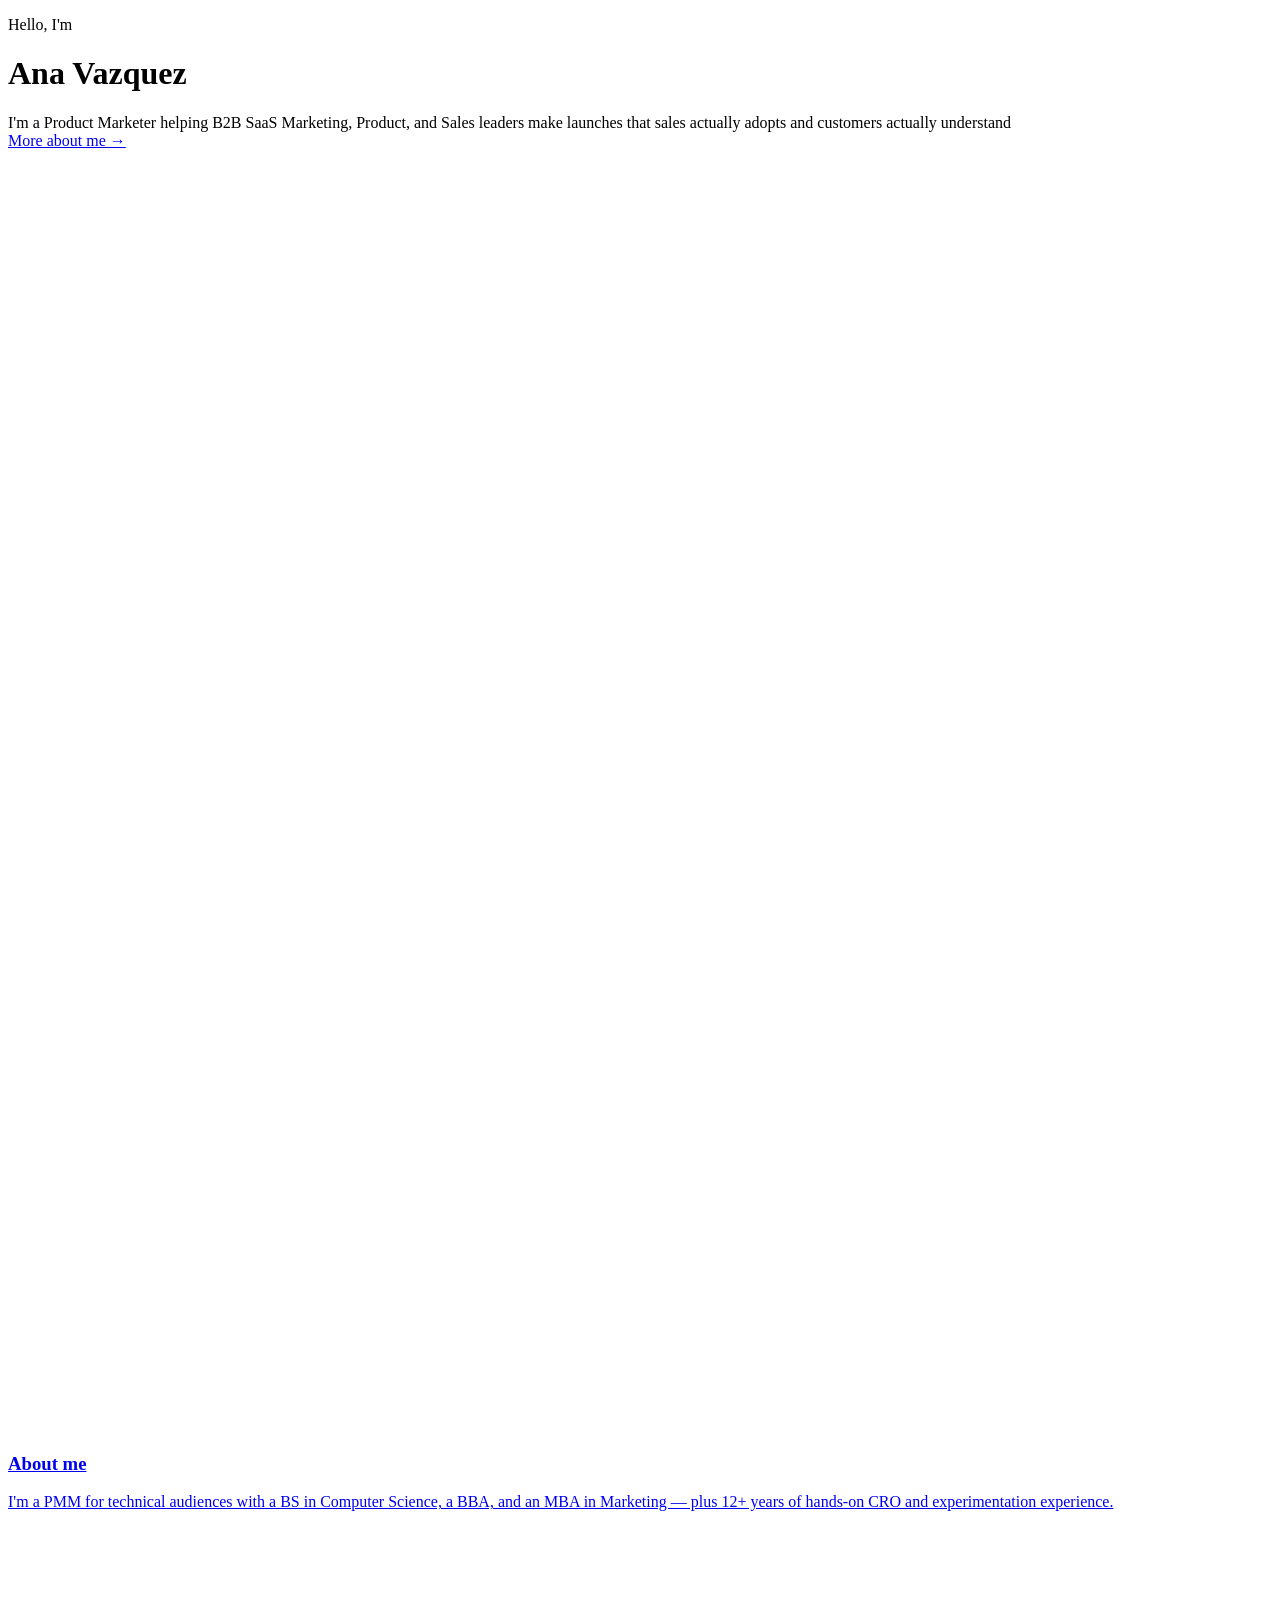
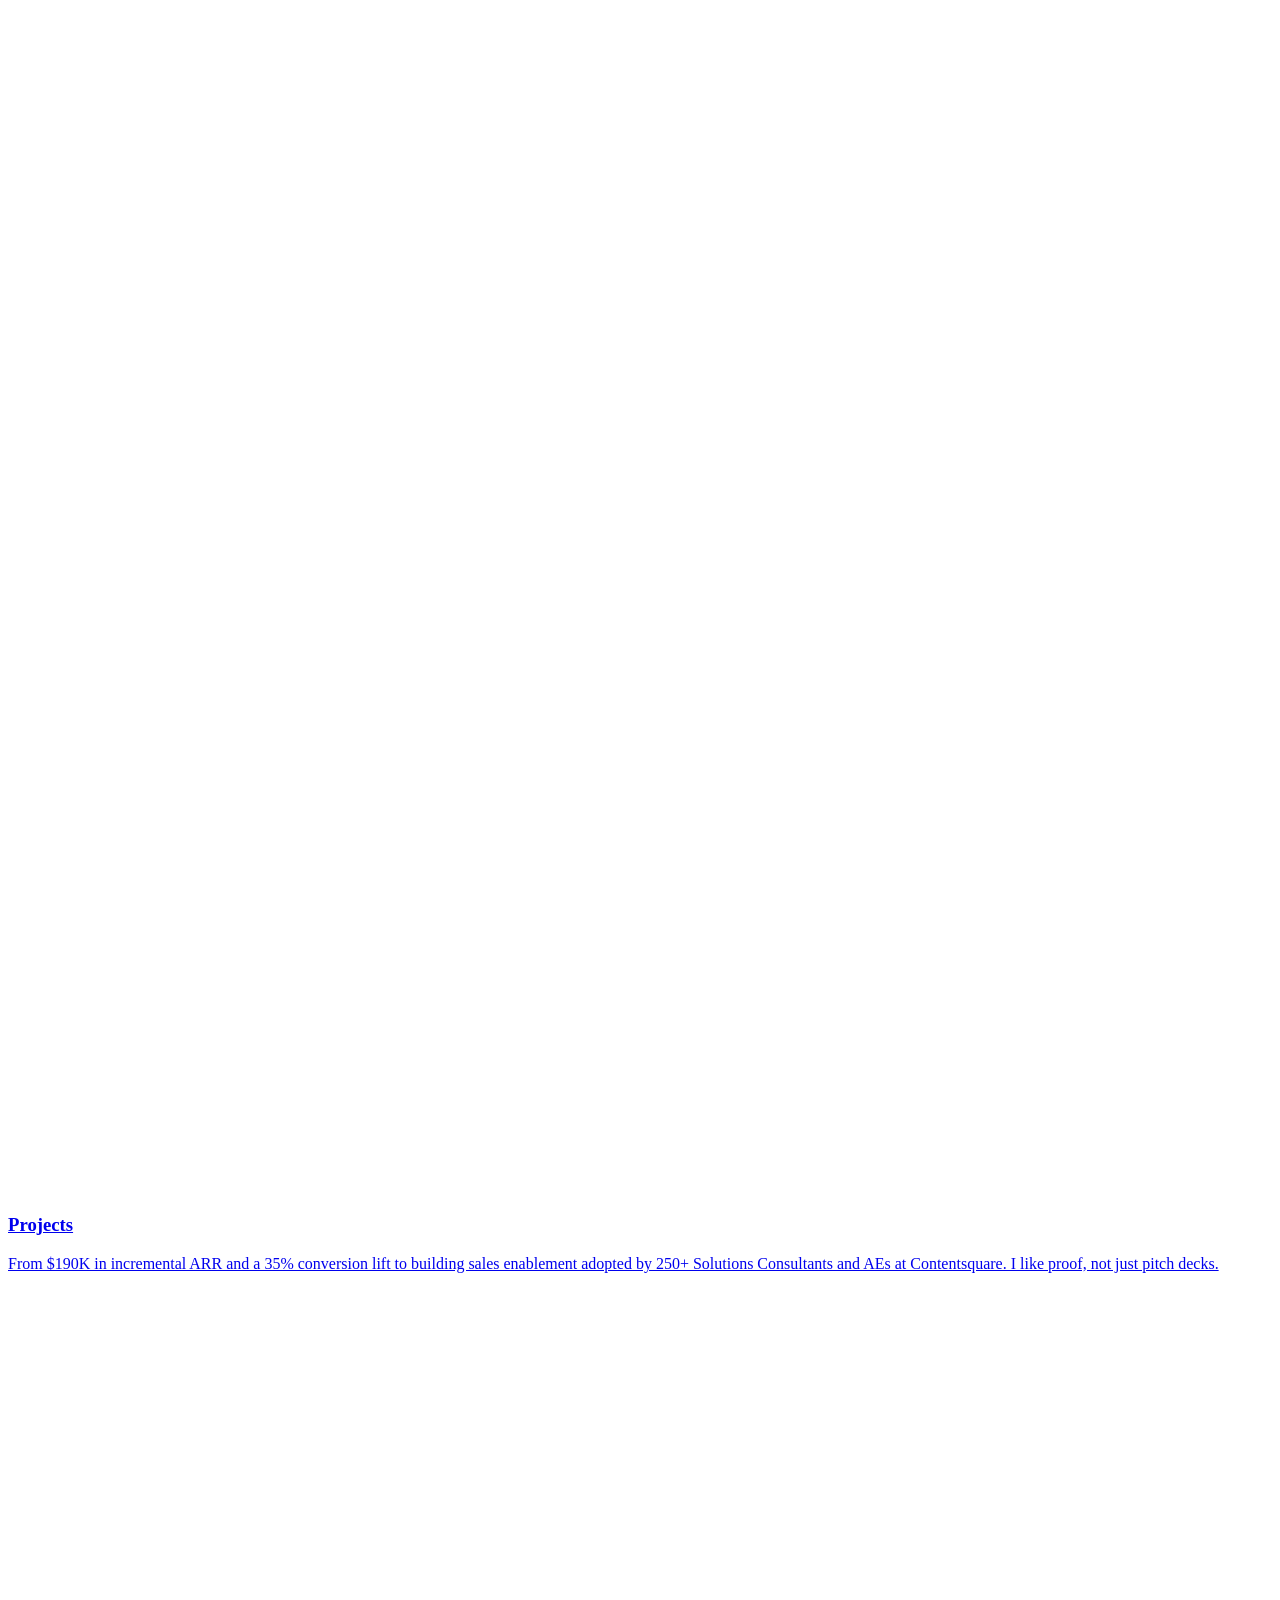
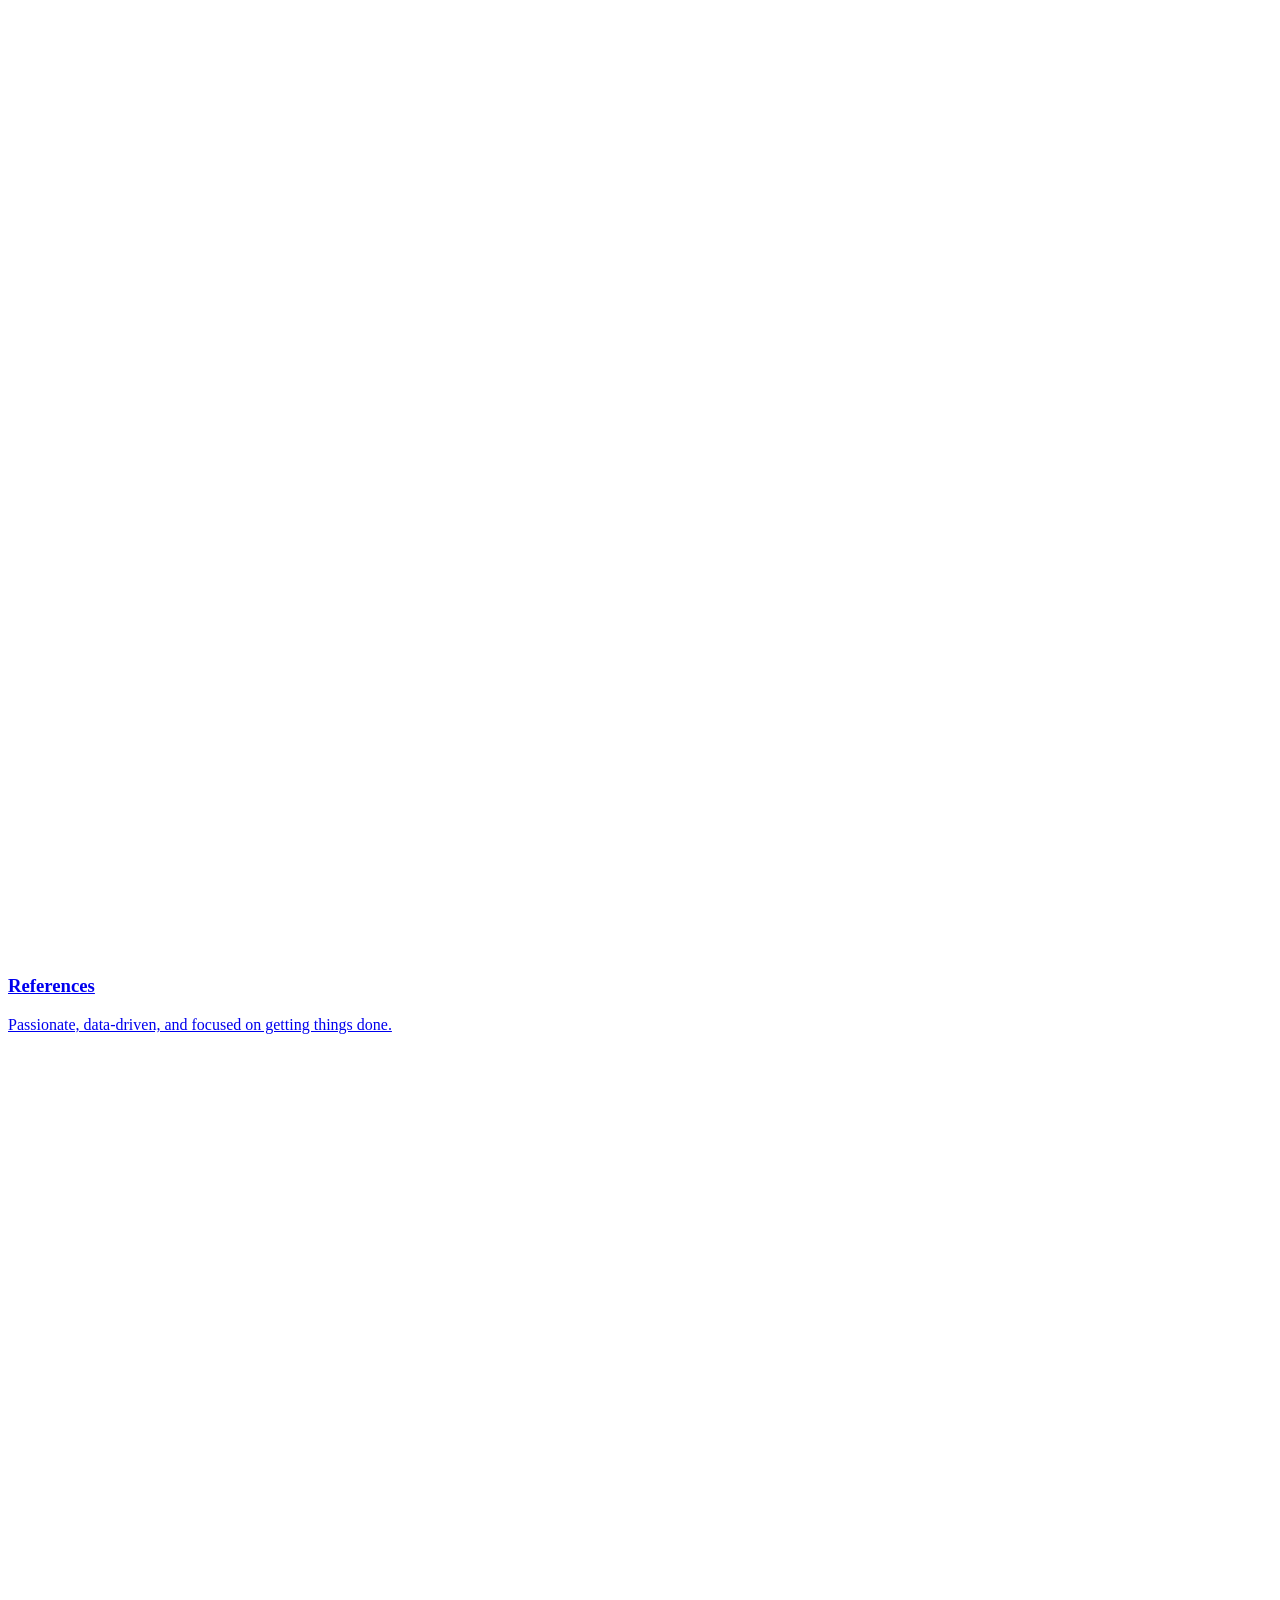
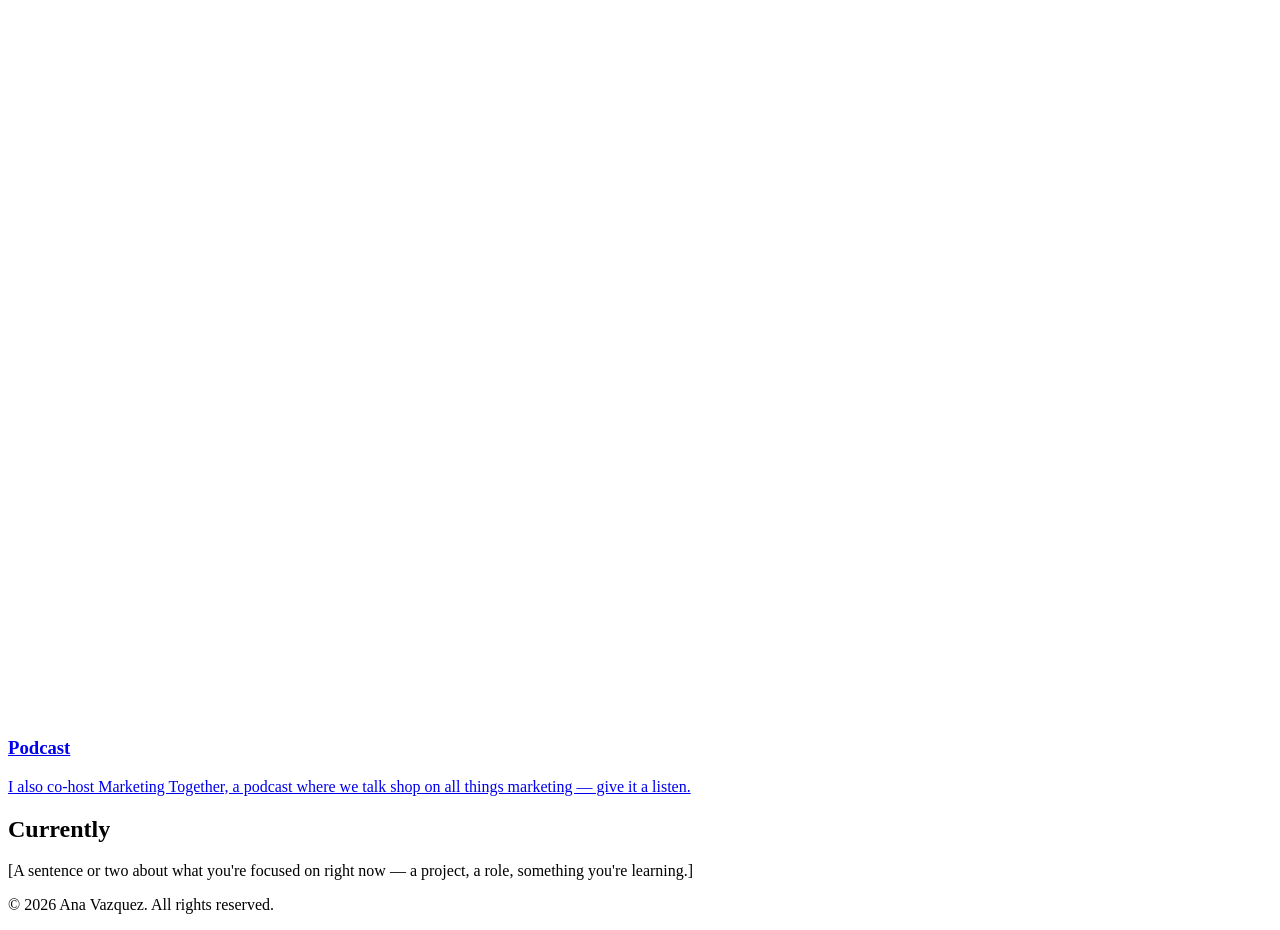
==== index.html @ 85bd760e "Add files via upload" ====
<!DOCTYPE html>
<html lang="en">
<head>
<meta charset="UTF-8">
<meta name="viewport" content="width=device-width, initial-scale=1.0">
<title>Ana Vazquez</title>
<meta name="description" content="Ana Vazquez is a Product Marketer helping B2B SaaS Marketing & Sales Leaders Turn Product Launches Into Revenue">
<link rel="preconnect" href="https://fonts.googleapis.com">
<link rel="preconnect" href="https://fonts.gstatic.com" crossorigin>
<link href="https://fonts.googleapis.com/css2?family=Montserrat:wght@400;500;600;700;800&display=swap" rel="stylesheet">
<link rel="stylesheet" href="css/style.css">
</head>
<body>
<div class="page-wrap">

  <aside class="sidebar" id="sidebar"></aside>

  <main class="content">
    <p class="eyebrow">Hello, I'm</p>
    <h1>Ana Vazquez</h1>
    <p class="lead">I'm a Product Marketer helping B2B SaaS Marketing, Product, and Sales leaders make launches that sales actually adopts and customers actually understand <br> <a class="link-arrow" href="about.html">More about me →</a></p>

    <div class="section card-grid">
      <a class="card" href="about.html">
        <div class="card-icon"><svg viewBox="0 0 24 24" fill="none" stroke-width="1.8" stroke-linecap="round" stroke-linejoin="round"><circle cx="12" cy="8" r="3.2"/><path d="M5 20c0-3.5 3-6 7-6s7 2.5 7 6"/></svg></div>
        <h3>About me</h3>
        <p>I'm a PMM for technical audiences with a BS in Computer Science, a BBA, and an MBA in Marketing — plus 12+ years of hands-on CRO and experimentation experience.
        </p>
      </a>
      <a class="card" href="projects.html">
        <div class="card-icon"><svg viewBox="0 0 24 24" fill="none" stroke-width="1.8" stroke-linecap="round" stroke-linejoin="round"><path d="M8 6 3 12l5 6"/><path d="M16 6l5 6-5 6"/></svg></div>
        <h3>Projects</h3>
        <p>From $190K in incremental ARR and a 35% conversion lift to building sales enablement adopted by 250+ Solutions Consultants and AEs at Contentsquare. I like proof, not just pitch decks.</p>
      </a>
      <a class="card" href="references.html">
        <div class="card-icon"><svg viewBox="0 0 24 24" fill="none" stroke-width="1.8" stroke-linecap="round" stroke-linejoin="round"><path d="M12 20s-7-4.3-9.3-8.4C.9 8 2 4.6 5.2 4.1c2-.3 3.7.7 4.7 2.3 1-1.6 2.7-2.6 4.7-2.3 3.2.5 4.3 3.9 2.5 7.5C19 15.7 12 20 12 20z"/></svg></div>
        <h3>References</h3>
        <p>Passionate, data-driven, and focused on getting things done.</p>
      </a>
      <a class="card" href="podcasts.html">
        <div class="card-icon"><svg viewBox="0 0 24 24" fill="none" stroke-width="1.8" stroke-linecap="round" stroke-linejoin="round"><rect x="9" y="3" width="6" height="10" rx="3"/><path d="M5 11a7 7 0 0 0 14 0"/><path d="M12 18v3"/></svg></div>
        <h3>Podcast</h3>
        <p>I also co-host Marketing Together, a podcast where we talk shop on all things marketing — give it a listen.</p>
      </a>
    </div>

    <div class="section">
      <h2>Currently</h2>
      <p class="page-intro" style="margin-bottom:0;">[A sentence or two about what you're focused on right now — a project, a role, something you're learning.]</p>
    </div>

    <p class="footnote">© 2026 Ana Vazquez. All rights reserved.</p>
  </main>

</div>
<script src="js/main.js"></script>
</body>
</html>
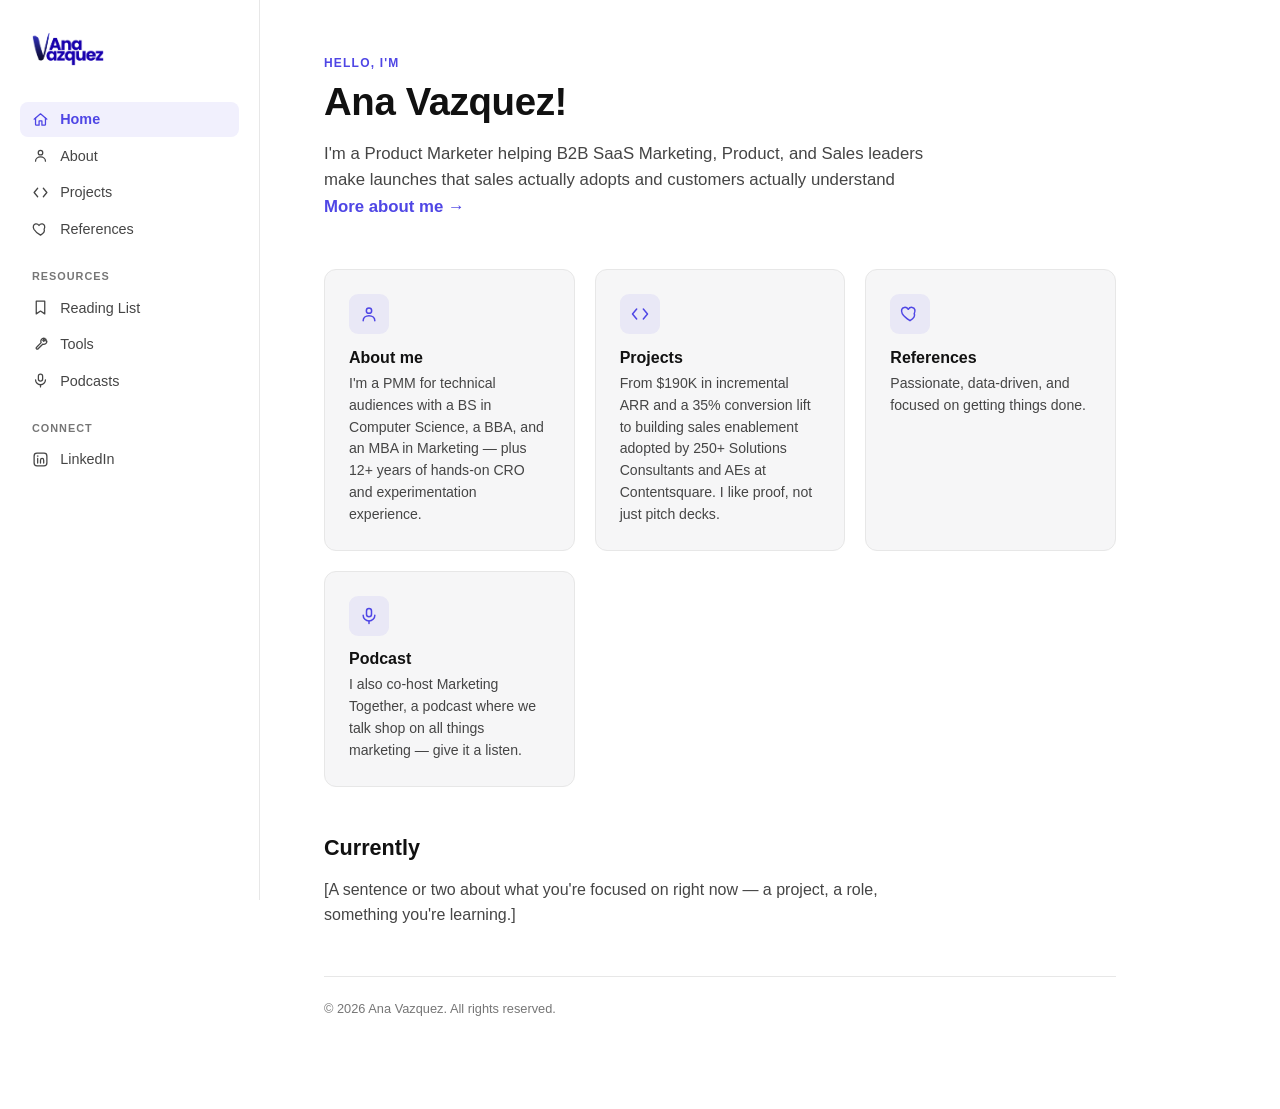
==== commit 9bbb3763: "removed !" ====
--- a/index.html
+++ b/index.html
@@ -17,7 +17,7 @@
 
   <main class="content">
     <p class="eyebrow">Hello, I'm</p>
-    <h1>Ana Vazquez</h1>
+    <h1>Ana Vazquez!</h1>
     <p class="lead">I'm a Product Marketer helping B2B SaaS Marketing, Product, and Sales leaders make launches that sales actually adopts and customers actually understand <br> <a class="link-arrow" href="about.html">More about me →</a></p>
 
     <div class="section card-grid">
--- a/css/style.css
+++ b/css/style.css
@@ -0,0 +1,400 @@
+/* =========================================================
+   Ana Vazquez — base styles
+   Palette: vivid indigo + black/dark grays on white
+   Font: Montserrat (Google Fonts, SIL Open Font License — free to use)
+   ========================================================= */
+
+:root {
+  --indigo: #4F46E5;
+  --indigo-dark: #3730A3;
+  --indigo-tint: rgba(79, 70, 229, 0.08);
+  --black: #111111;
+  --gray-900: #1a1a1a;
+  --gray-700: #454545;
+  --gray-500: #767676;
+  --gray-300: #d9d9d9;
+  --gray-200: #e7e7e7;
+  --gray-100: #f6f6f7;
+  --white: #ffffff;
+  --sidebar-width: 260px;
+  --radius: 12px;
+}
+
+* { box-sizing: border-box; }
+
+html, body {
+  margin: 0;
+  padding: 0;
+  background: var(--white);
+  color: var(--black);
+  font-family: 'Montserrat', -apple-system, BlinkMacSystemFont, 'Segoe UI', sans-serif;
+  -webkit-font-smoothing: antialiased;
+}
+
+a { color: inherit; }
+
+img { max-width: 100%; display: block; }
+
+.page-wrap {
+  display: flex;
+  min-height: 100vh;
+}
+
+/* ---------- Sidebar ---------- */
+
+.sidebar {
+  width: var(--sidebar-width);
+  flex-shrink: 0;
+  border-right: 1px solid var(--gray-200);
+  padding: 2rem 1.25rem;
+  display: flex;
+  flex-direction: column;
+  justify-content: space-between;
+  position: sticky;
+  top: 0;
+  height: 100vh;
+  overflow-y: auto;
+}
+
+.brand {
+  display: flex;
+  align-items: center;
+  gap: 0.65rem;
+  text-decoration: none;
+  margin-bottom: 2.25rem;
+  padding-left: 0.75rem;
+}
+
+.brand-logo {
+  height: 34px;
+  width: auto;
+  display: block;
+}
+
+.nav-section-label {
+  text-transform: uppercase;
+  font-size: 0.68rem;
+  letter-spacing: 0.09em;
+  font-weight: 600;
+  color: var(--gray-500);
+  margin: 1.5rem 0 0.5rem 0.75rem;
+}
+
+.nav-list {
+  list-style: none;
+  margin: 0;
+  padding: 0;
+}
+
+.nav-list a {
+  display: flex;
+  align-items: center;
+  gap: 0.7rem;
+  padding: 0.55rem 0.75rem;
+  border-radius: 8px;
+  text-decoration: none;
+  color: var(--gray-700);
+  font-size: 0.9rem;
+  font-weight: 500;
+  margin-bottom: 2px;
+  transition: background 0.15s ease, color 0.15s ease;
+}
+
+.nav-list a svg {
+  width: 17px;
+  height: 17px;
+  flex-shrink: 0;
+  stroke: currentColor;
+}
+
+.nav-list a:hover {
+  background: var(--gray-100);
+  color: var(--black);
+}
+
+.nav-list a.active {
+  background: var(--indigo-tint);
+  color: var(--indigo);
+  font-weight: 600;
+}
+
+.sidebar-bottom .nav-list {
+  margin-top: 0;
+}
+
+/* mobile nav toggle (hidden on desktop) */
+.nav-toggle { display: none; }
+
+/* ---------- Main content ---------- */
+
+.content {
+  flex: 1;
+  min-width: 0;
+  padding: 3.5rem 4rem 5rem;
+  max-width: 920px;
+}
+
+.eyebrow {
+  text-transform: uppercase;
+  letter-spacing: 0.1em;
+  font-size: 0.75rem;
+  font-weight: 600;
+  color: var(--indigo);
+  margin: 0 0 0.6rem;
+}
+
+h1 {
+  font-size: 2.4rem;
+  font-weight: 800;
+  letter-spacing: -0.01em;
+  margin: 0 0 1rem;
+  line-height: 1.15;
+}
+
+h2 {
+  font-size: 1.35rem;
+  font-weight: 700;
+  margin: 0 0 1rem;
+}
+
+.lead {
+  font-size: 1.05rem;
+  color: var(--gray-700);
+  line-height: 1.6;
+  max-width: 640px;
+}
+
+.page-intro {
+  font-size: 1rem;
+  color: var(--gray-700);
+  line-height: 1.6;
+  max-width: 620px;
+  margin-bottom: 2.5rem;
+}
+
+.section {
+  margin-top: 3rem;
+}
+
+.link-arrow {
+  color: var(--indigo);
+  font-weight: 600;
+  text-decoration: none;
+}
+.link-arrow:hover { text-decoration: underline; }
+
+/* ---------- Cards / grids ---------- */
+
+.card-grid {
+  display: grid;
+  grid-template-columns: repeat(auto-fill, minmax(240px, 1fr));
+  gap: 1.25rem;
+}
+
+.card-grid.cols-2 {
+  grid-template-columns: repeat(auto-fill, minmax(320px, 1fr));
+}
+
+.card {
+  background: var(--gray-100);
+  border: 1px solid var(--gray-200);
+  border-radius: var(--radius);
+  padding: 1.5rem;
+  transition: border-color 0.15s ease, transform 0.15s ease;
+}
+
+a.card { text-decoration: none; display: block; color: inherit; }
+a.card:hover { border-color: var(--indigo); transform: translateY(-2px); }
+
+.card-icon {
+  width: 40px;
+  height: 40px;
+  border-radius: 9px;
+  background: var(--indigo-tint);
+  color: var(--indigo);
+  display: flex;
+  align-items: center;
+  justify-content: center;
+  margin-bottom: 0.9rem;
+}
+.card-icon svg { width: 20px; height: 20px; stroke: currentColor; }
+
+.card h3 {
+  font-size: 1rem;
+  font-weight: 700;
+  margin: 0 0 0.4rem;
+}
+
+.card p {
+  font-size: 0.88rem;
+  color: var(--gray-700);
+  line-height: 1.55;
+  margin: 0;
+}
+
+.tag {
+  display: inline-block;
+  font-size: 0.72rem;
+  font-weight: 600;
+  color: var(--indigo);
+  background: var(--indigo-tint);
+  border-radius: 100px;
+  padding: 0.2rem 0.6rem;
+  margin: 0.75rem 0.35rem 0 0;
+}
+
+.image-placeholder {
+  width: 100%;
+  aspect-ratio: 16 / 9;
+  border-radius: 10px;
+  background: linear-gradient(135deg, var(--indigo-tint), var(--gray-100));
+  border: 1px dashed var(--gray-300);
+  display: flex;
+  align-items: center;
+  justify-content: center;
+  color: var(--gray-500);
+  font-size: 0.78rem;
+  font-weight: 600;
+  letter-spacing: 0.03em;
+  margin-bottom: 1rem;
+  text-transform: uppercase;
+}
+
+.avatar-placeholder {
+  width: 44px;
+  height: 44px;
+  border-radius: 100px;
+  background: var(--indigo);
+  color: var(--white);
+  display: flex;
+  align-items: center;
+  justify-content: center;
+  font-weight: 700;
+  font-size: 0.8rem;
+  flex-shrink: 0;
+}
+
+.about-photo {
+ /* width: 96px;
+  height: 96px;*/
+  width: 156px;
+  height: 156px;
+  margin-top: 1.5rem;
+  border-radius: 16px;
+  object-fit: cover;
+  flex-shrink: 0;
+}
+
+/* quote / reference cards */
+.quote-card {
+  background: var(--gray-100);
+  border: 1px solid var(--gray-200);
+  border-radius: var(--radius);
+  padding: 1.75rem;
+}
+.quote-card p.quote {
+  font-size: 0.95rem;
+  line-height: 1.65;
+  color: var(--gray-900);
+  margin: 0 0 1.25rem;
+}
+.quote-person {
+  display: flex;
+  align-items: center;
+  gap: 0.75rem;
+}
+.quote-person .name {
+  font-weight: 700;
+  font-size: 0.88rem;
+}
+.quote-person .role {
+  font-size: 0.8rem;
+  color: var(--gray-500);
+}
+
+/* list rows (reading list / tools) */
+.row-list { display: flex; flex-direction: column; gap: 0; border-top: 1px solid var(--gray-200); }
+.row-item {
+  display: flex;
+  justify-content: space-between;
+  align-items: baseline;
+  gap: 1rem;
+  padding: 1.1rem 0;
+  border-bottom: 1px solid var(--gray-200);
+  text-decoration: none;
+  color: inherit;
+}
+.row-item:hover .row-title { color: var(--indigo); }
+.row-title { font-weight: 600; font-size: 0.95rem; transition: color 0.15s ease; }
+.row-meta { font-size: 0.8rem; color: var(--gray-500); white-space: nowrap; }
+
+.btn {
+  display: inline-flex;
+  align-items: center;
+  gap: 0.5rem;
+  background: var(--indigo);
+  color: var(--white) !important;
+  text-decoration: none;
+  font-weight: 600;
+  font-size: 0.88rem;
+  padding: 0.65rem 1.1rem;
+  border-radius: 8px;
+  transition: background 0.15s ease;
+}
+.btn:hover { background: var(--indigo-dark); }
+
+.footnote {
+  margin-top: 3rem;
+  padding-top: 1.5rem;
+  border-top: 1px solid var(--gray-200);
+  font-size: 0.8rem;
+  color: var(--gray-500);
+}
+
+/* ---------- Mobile ---------- */
+
+@media (max-width: 820px) {
+  .page-wrap { flex-direction: column; }
+
+  .sidebar {
+    position: relative;
+    width: 100%;
+    height: auto;
+    flex-direction: row;
+    align-items: center;
+    justify-content: space-between;
+    padding: 1rem 1.25rem;
+    border-right: none;
+    border-bottom: 1px solid var(--gray-200);
+  }
+
+  .brand { margin-bottom: 0; padding-left: 0; }
+
+  .nav-toggle {
+    display: flex;
+    align-items: center;
+    justify-content: center;
+    width: 38px;
+    height: 38px;
+    border-radius: 8px;
+    border: 1px solid var(--gray-200);
+    background: var(--white);
+  }
+  .nav-toggle svg { width: 18px; height: 18px; stroke: var(--black); }
+
+  .sidebar-nav {
+    display: none;
+    position: absolute;
+    top: 100%;
+    left: 0;
+    right: 0;
+    background: var(--white);
+    border-bottom: 1px solid var(--gray-200);
+    padding: 0.75rem 1.25rem 1.25rem;
+    box-shadow: 0 8px 20px rgba(0,0,0,0.05);
+  }
+  .sidebar-nav.open { display: block; }
+
+  .content { padding: 2.5rem 1.5rem 4rem; }
+  h1 { font-size: 1.9rem; }
+}
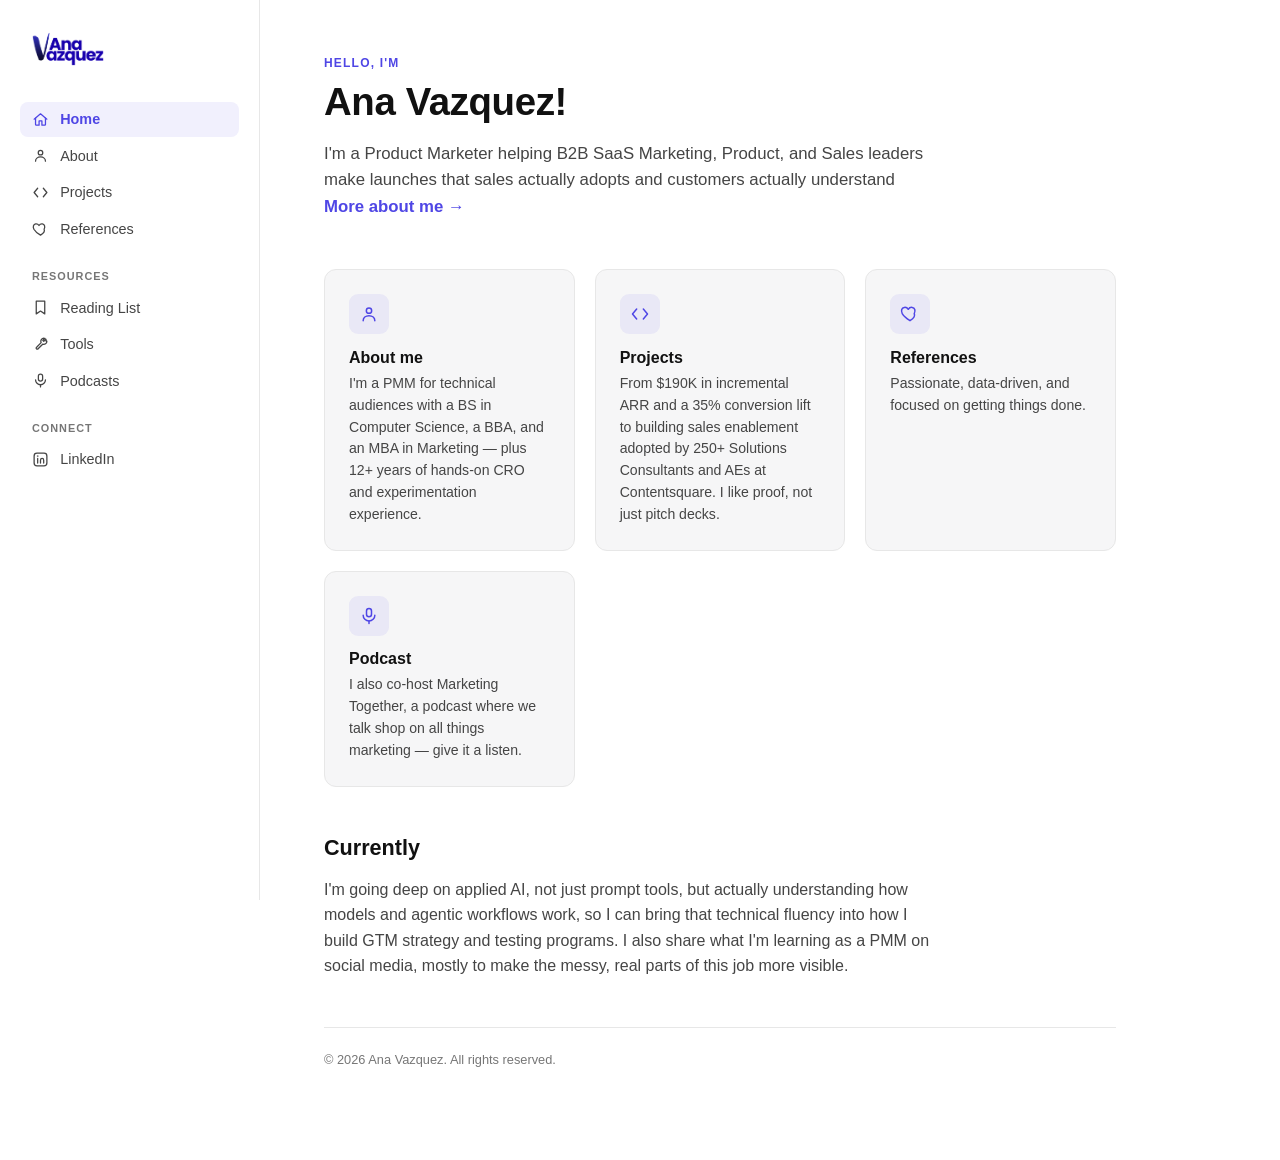
==== commit b7ef3291: "Added description + references" ====
--- a/index.html
+++ b/index.html
@@ -46,7 +46,7 @@
 
     <div class="section">
       <h2>Currently</h2>
-      <p class="page-intro" style="margin-bottom:0;">[A sentence or two about what you're focused on right now — a project, a role, something you're learning.]</p>
+      <p class="page-intro" style="margin-bottom:0;">I'm going deep on applied AI, not just prompt tools, but actually understanding how models and agentic workflows work, so I can bring that technical fluency into how I build GTM strategy and testing programs. I also share what I'm learning as a PMM on social media, mostly to make the messy, real parts of this job more visible.</p>
     </div>
 
     <p class="footnote">© 2026 Ana Vazquez. All rights reserved.</p>
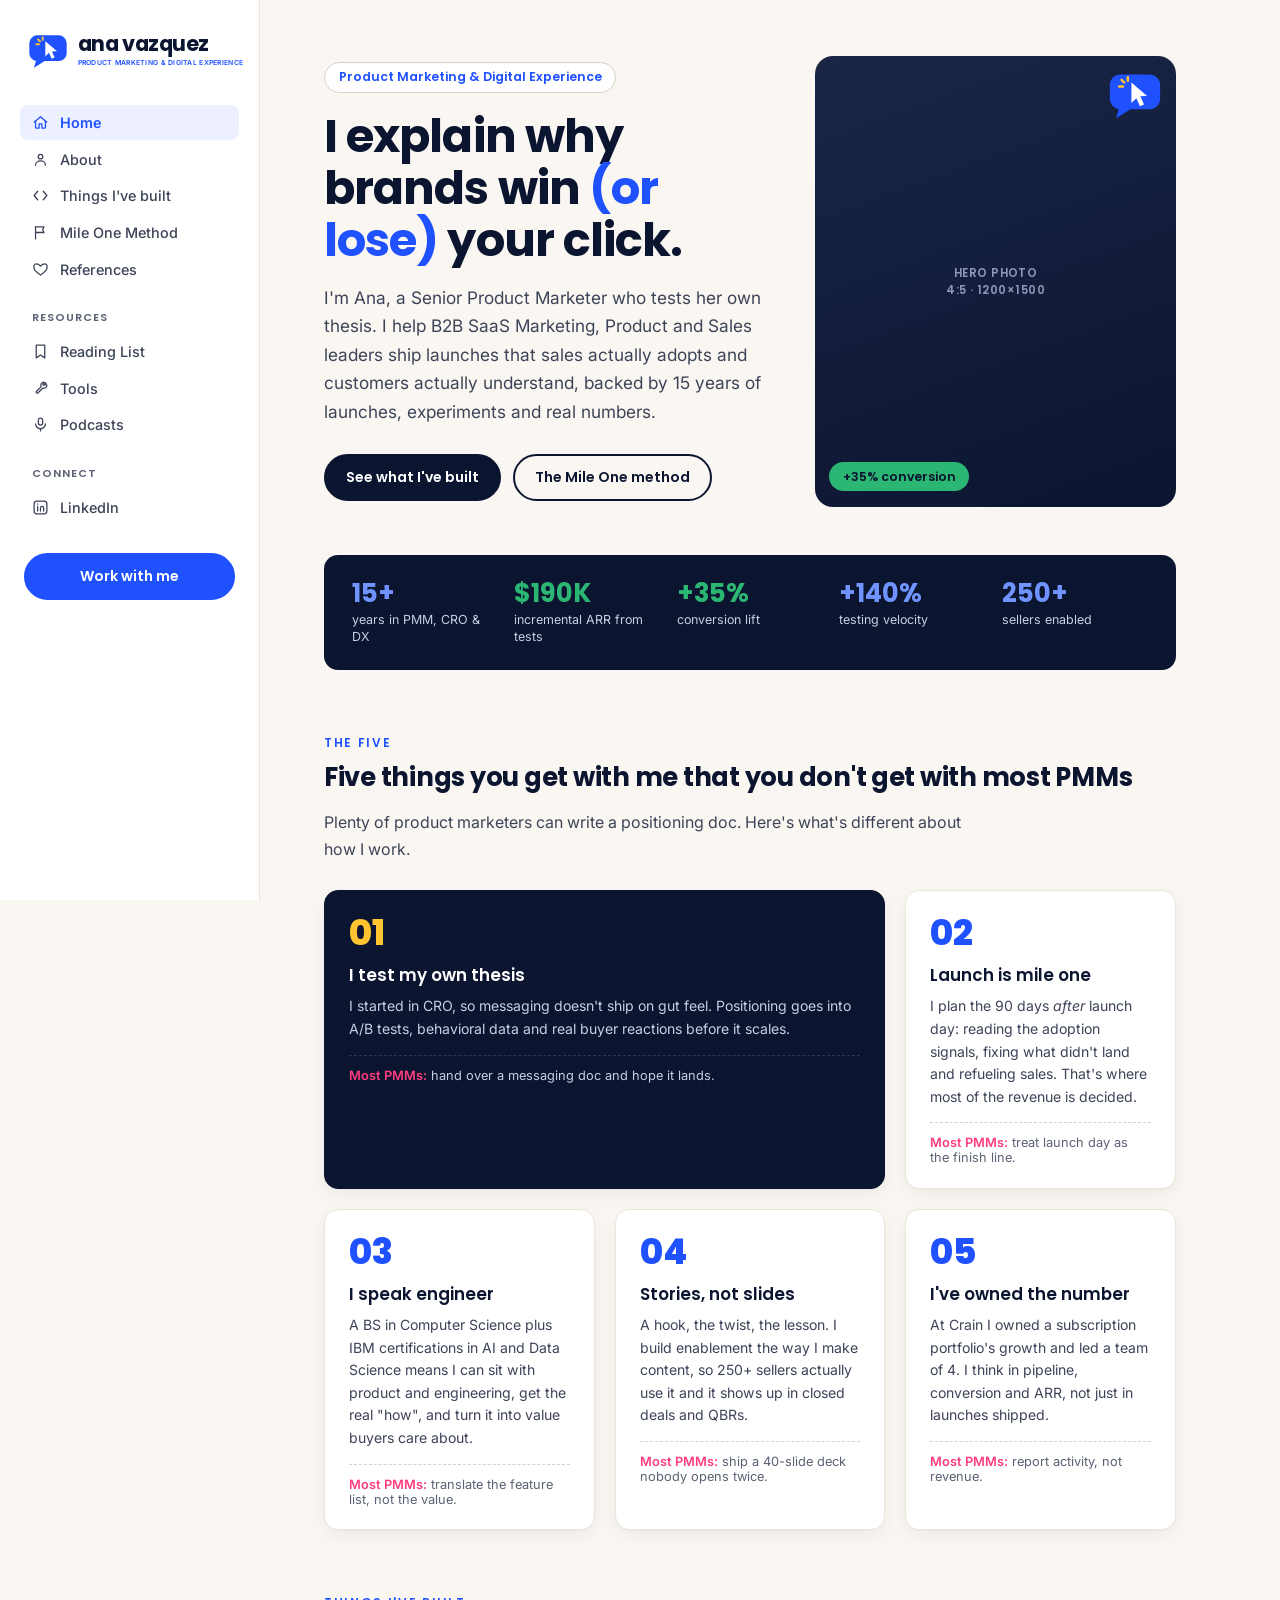
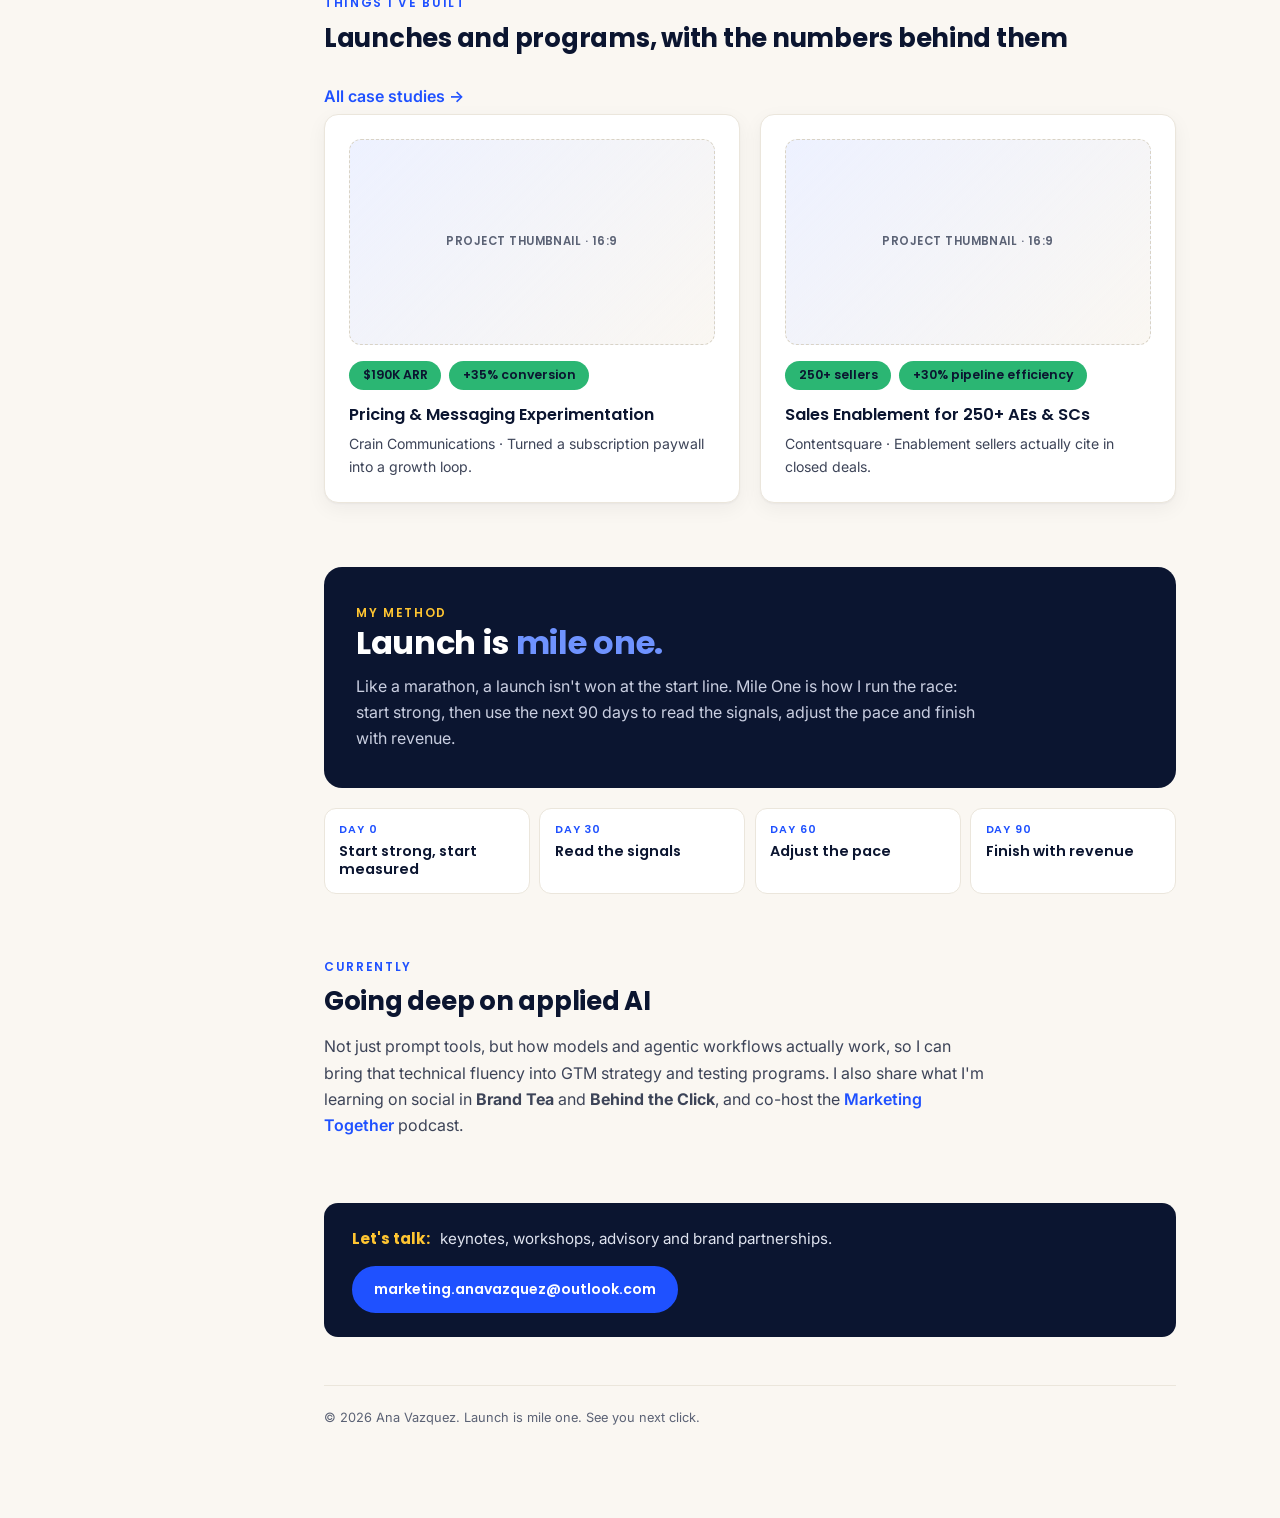
==== commit 28a5d321: "Apply brand identity, add case studies, The Five and Mile One method - Rebrand to Brand Identity Gui" ====
--- a/index.html
+++ b/index.html
@@ -3,11 +3,12 @@
 <head>
 <meta charset="UTF-8">
 <meta name="viewport" content="width=device-width, initial-scale=1.0">
-<title>Ana Vazquez</title>
-<meta name="description" content="Ana Vazquez is a Product Marketer helping B2B SaaS Marketing & Sales Leaders Turn Product Launches Into Revenue">
+<title>Ana Vazquez — Product Marketing &amp; Digital Experience</title>
+<meta name="description" content="Ana Vazquez explains why brands win (or lose) your click. Product Marketing and Digital Experience, backed by 15 years of launches, experiments and conversion data.">
 <link rel="preconnect" href="https://fonts.googleapis.com">
 <link rel="preconnect" href="https://fonts.gstatic.com" crossorigin>
-<link href="https://fonts.googleapis.com/css2?family=Montserrat:wght@400;500;600;700;800&display=swap" rel="stylesheet">
+<link href="https://fonts.googleapis.com/css2?family=Inter:wght@400;500;600;700&family=Poppins:wght@500;600;700;800&display=swap" rel="stylesheet">
+<link rel="icon" href="images/isotype.svg" type="image/svg+xml">
 <link rel="stylesheet" href="css/style.css">
 </head>
 <body>
@@ -16,40 +17,132 @@
   <aside class="sidebar" id="sidebar"></aside>
 
   <main class="content">
-    <p class="eyebrow">Hello, I'm</p>
-    <h1>Ana Vazquez!</h1>
-    <p class="lead">I'm a Product Marketer helping B2B SaaS Marketing, Product, and Sales leaders make launches that sales actually adopts and customers actually understand <br> <a class="link-arrow" href="about.html">More about me →</a></p>
 
-    <div class="section card-grid">
-      <a class="card" href="about.html">
-        <div class="card-icon"><svg viewBox="0 0 24 24" fill="none" stroke-width="1.8" stroke-linecap="round" stroke-linejoin="round"><circle cx="12" cy="8" r="3.2"/><path d="M5 20c0-3.5 3-6 7-6s7 2.5 7 6"/></svg></div>
-        <h3>About me</h3>
-        <p>I'm a PMM for technical audiences with a BS in Computer Science, a BBA, and an MBA in Marketing — plus 12+ years of hands-on CRO and experimentation experience.
-        </p>
-      </a>
-      <a class="card" href="projects.html">
-        <div class="card-icon"><svg viewBox="0 0 24 24" fill="none" stroke-width="1.8" stroke-linecap="round" stroke-linejoin="round"><path d="M8 6 3 12l5 6"/><path d="M16 6l5 6-5 6"/></svg></div>
-        <h3>Projects</h3>
-        <p>From $190K in incremental ARR and a 35% conversion lift to building sales enablement adopted by 250+ Solutions Consultants and AEs at Contentsquare. I like proof, not just pitch decks.</p>
-      </a>
-      <a class="card" href="references.html">
-        <div class="card-icon"><svg viewBox="0 0 24 24" fill="none" stroke-width="1.8" stroke-linecap="round" stroke-linejoin="round"><path d="M12 20s-7-4.3-9.3-8.4C.9 8 2 4.6 5.2 4.1c2-.3 3.7.7 4.7 2.3 1-1.6 2.7-2.6 4.7-2.3 3.2.5 4.3 3.9 2.5 7.5C19 15.7 12 20 12 20z"/></svg></div>
-        <h3>References</h3>
-        <p>Passionate, data-driven, and focused on getting things done.</p>
-      </a>
-      <a class="card" href="podcasts.html">
-        <div class="card-icon"><svg viewBox="0 0 24 24" fill="none" stroke-width="1.8" stroke-linecap="round" stroke-linejoin="round"><rect x="9" y="3" width="6" height="10" rx="3"/><path d="M5 11a7 7 0 0 0 14 0"/><path d="M12 18v3"/></svg></div>
-        <h3>Podcast</h3>
-        <p>I also co-host Marketing Together, a podcast where we talk shop on all things marketing — give it a listen.</p>
-      </a>
+    <!-- ===== HERO: the promise first ===== -->
+    <section class="hero">
+      <div>
+        <span class="pill outline">Product Marketing &amp; Digital Experience</span>
+        <h1 style="margin-top:1.1rem;">I explain why brands win <span class="hl">(or lose)</span> your click.</h1>
+        <p class="lead">I'm Ana, a Senior Product Marketer who tests her own thesis. I help B2B SaaS Marketing, Product and Sales leaders ship launches that sales actually adopts and customers actually understand, backed by 15 years of launches, experiments and real numbers.</p>
+        <div class="btn-row">
+          <a class="btn btn-dark" href="projects.html">See what I've built</a>
+          <a class="btn btn-ghost" href="method.html">The Mile One method</a>
+        </div>
+      </div>
+      <div class="hero-media">
+        <!-- IMAGE PLACEHOLDER: hero photo (natural, warm, product in hand — see brand guide p.23).
+             Recommended 1200×1500 (4:5). Swap the div below for:
+             <img src="images/hero.jpg" alt="Ana Vazquez holding ..."> -->
+        <div class="image-placeholder" style="height:100%; aspect-ratio:auto; border:none; border-radius:0; background:linear-gradient(160deg,#1b2647,#0B1530); color:#8d97b5;">Hero photo<br>4:5 · 1200×1500</div>
+        <img class="iso-badge" src="images/isotype.svg" alt="">
+        <span class="pill mint">+35% conversion</span>
+      </div>
+    </section>
+
+    <!-- ===== PROOF: numbers second ===== -->
+    <div class="proof-strip" aria-label="Proof behind the promise">
+      <div><div class="num">15+</div><div class="lbl">years in PMM, CRO &amp; DX</div></div>
+      <div><div class="num mint">$190K</div><div class="lbl">incremental ARR from tests</div></div>
+      <div><div class="num mint">+35%</div><div class="lbl">conversion lift</div></div>
+      <div><div class="num">+140%</div><div class="lbl">testing velocity</div></div>
+      <div><div class="num">250+</div><div class="lbl">sellers enabled</div></div>
     </div>
 
-    <div class="section">
-      <h2>Currently</h2>
-      <p class="page-intro" style="margin-bottom:0;">I'm going deep on applied AI, not just prompt tools, but actually understanding how models and agentic workflows work, so I can bring that technical fluency into how I build GTM strategy and testing programs. I also share what I'm learning as a PMM on social media, mostly to make the messy, real parts of this job more visible.</p>
+    <!-- ===== THE FIVE: how I'm different ===== -->
+    <section class="section" id="five">
+      <p class="eyebrow">The five</p>
+      <h2>Five things you get with me that you don't get with most PMMs</h2>
+      <p class="page-intro" style="margin-bottom:1.75rem;">Plenty of product marketers can write a positioning doc. Here's what's different about how I work.</p>
+
+      <div class="five">
+        <div class="five-item feature">
+          <div class="five-num">01</div>
+          <h3>I test my own thesis</h3>
+          <p>I started in CRO, so messaging doesn't ship on gut feel. Positioning goes into A/B tests, behavioral data and real buyer reactions before it scales.</p>
+          <div class="vs"><strong>Most PMMs:</strong> hand over a messaging doc and hope it lands.</div>
+        </div>
+        <div class="five-item">
+          <div class="five-num">02</div>
+          <h3>Launch is mile one</h3>
+          <p>I plan the 90 days <em>after</em> launch day: reading the adoption signals, fixing what didn't land and refueling sales. That's where most of the revenue is decided.</p>
+          <div class="vs"><strong>Most PMMs:</strong> treat launch day as the finish line.</div>
+        </div>
+        <div class="five-item">
+          <div class="five-num">03</div>
+          <h3>I speak engineer</h3>
+          <p>A BS in Computer Science plus IBM certifications in AI and Data Science means I can sit with product and engineering, get the real "how", and turn it into value buyers care about.</p>
+          <div class="vs"><strong>Most PMMs:</strong> translate the feature list, not the value.</div>
+        </div>
+        <div class="five-item">
+          <div class="five-num">04</div>
+          <h3>Stories, not slides</h3>
+          <p>A hook, the twist, the lesson. I build enablement the way I make content, so 250+ sellers actually use it and it shows up in closed deals and QBRs.</p>
+          <div class="vs"><strong>Most PMMs:</strong> ship a 40-slide deck nobody opens twice.</div>
+        </div>
+        <div class="five-item">
+          <div class="five-num">05</div>
+          <h3>I've owned the number</h3>
+          <p>At Crain I owned a subscription portfolio's growth and led a team of 4. I think in pipeline, conversion and ARR, not just in launches shipped.</p>
+          <div class="vs"><strong>Most PMMs:</strong> report activity, not revenue.</div>
+        </div>
+      </div>
+    </section>
+
+    <!-- ===== THINGS I'VE BUILT: teaser ===== -->
+    <section class="section">
+      <div class="section-head">
+        <div>
+          <p class="eyebrow">Things I've built</p>
+          <h2>Launches and programs, with the numbers behind them</h2>
+        </div>
+        <a class="link-arrow" href="projects.html">All case studies →</a>
+      </div>
+      <div class="card-grid cols-2" style="margin-top:0.5rem;">
+        <a class="card" href="projects.html#pricing-experimentation">
+          <!-- IMAGE PLACEHOLDER: thumbnail, 16:9. Swap for <img src="images/projects/crain-thumb.jpg" alt="..." style="border-radius:12px; margin-bottom:1rem;"> -->
+          <div class="image-placeholder" style="margin-bottom:1rem;">Project thumbnail · 16:9</div>
+          <div class="pill-row" style="margin-bottom:0.75rem;"><span class="pill mint">$190K ARR</span><span class="pill mint">+35% conversion</span></div>
+          <h3>Pricing &amp; Messaging Experimentation</h3>
+          <p>Crain Communications · Turned a subscription paywall into a growth loop.</p>
+        </a>
+        <a class="card" href="projects.html#sales-enablement">
+          <!-- IMAGE PLACEHOLDER: thumbnail, 16:9 -->
+          <div class="image-placeholder" style="margin-bottom:1rem;">Project thumbnail · 16:9</div>
+          <div class="pill-row" style="margin-bottom:0.75rem;"><span class="pill mint">250+ sellers</span><span class="pill mint">+30% pipeline efficiency</span></div>
+          <h3>Sales Enablement for 250+ AEs &amp; SCs</h3>
+          <p>Contentsquare · Enablement sellers actually cite in closed deals.</p>
+        </a>
+      </div>
+    </section>
+
+    <!-- ===== METHOD: teaser ===== -->
+    <section class="section">
+      <div class="method-hero">
+        <p class="eyebrow">My method</p>
+        <h2>Launch is <span class="hl">mile one.</span></h2>
+        <p>Like a marathon, a launch isn't won at the start line. Mile One is how I run the race: start strong, then use the next 90 days to read the signals, adjust the pace and finish with revenue.</p>
+      </div>
+      <div class="method-mini">
+        <a href="method.html#mile-1"><div class="when">Day 0</div><div class="what">Start strong, start measured</div></a>
+        <a href="method.html#day-30"><div class="when">Day 30</div><div class="what">Read the signals</div></a>
+        <a href="method.html#day-60"><div class="when">Day 60</div><div class="what">Adjust the pace</div></a>
+        <a href="method.html#day-90"><div class="when">Day 90</div><div class="what">Finish with revenue</div></a>
+      </div>
+    </section>
+
+    <!-- ===== Currently ===== -->
+    <section class="section">
+      <p class="eyebrow">Currently</p>
+      <h2>Going deep on applied AI</h2>
+      <p class="page-intro" style="margin-bottom:0;">Not just prompt tools, but how models and agentic workflows actually work, so I can bring that technical fluency into GTM strategy and testing programs. I also share what I'm learning on social in <strong>Brand Tea</strong> and <strong>Behind the Click</strong>, and co-host the <a class="link-arrow" href="podcasts.html">Marketing Together</a> podcast.</p>
+    </section>
+
+    <div class="cta-band">
+      <p><strong>Let's talk:</strong> keynotes, workshops, advisory and brand partnerships.</p>
+      <a class="btn" href="mailto:marketing.anavazquez@outlook.com">marketing.anavazquez@outlook.com</a>
     </div>
 
-    <p class="footnote">© 2026 Ana Vazquez. All rights reserved.</p>
+    <p class="footnote">© 2026 Ana Vazquez. Launch is mile one. See you next click.</p>
   </main>
 
 </div>
--- a/css/style.css
+++ b/css/style.css
@@ -1,23 +1,49 @@
 /* =========================================================
-   Ana Vazquez — base styles
-   Palette: vivid indigo + black/dark grays on white
-   Font: Montserrat (Google Fonts, SIL Open Font License — free to use)
+   Ana Vazquez — base styles (Brand Identity Guide v1.0, Oct 2026)
+   Colors: Electric Blue, Ink Navy, Warm White + 3 accents
+           (60% base · 30% blue · 10% accents, one accent per layout)
+   Fonts:  Poppins (display) + Inter (body) — Google Fonts, SIL OFL, free to use
    ========================================================= */
 
 :root {
-  --indigo: #4F46E5;
-  --indigo-dark: #3730A3;
-  --indigo-tint: rgba(79, 70, 229, 0.08);
-  --black: #111111;
-  --gray-900: #1a1a1a;
-  --gray-700: #454545;
-  --gray-500: #767676;
-  --gray-300: #d9d9d9;
-  --gray-200: #e7e7e7;
-  --gray-100: #f6f6f7;
+  /* brand palette */
+  --blue: #1F51FF;        /* primary · signature */
+  --navy: #0B1530;        /* primary · base dark */
+  --warm: #FAF7F2;        /* primary · base light */
+  --pink: #FF3D7F;        /* accent · the problem */
+  --sun:  #FFC531;        /* accent · highlight */
+  --mint: #2BB673;        /* accent · results */
+
+  --blue-dark: #1640d6;
+  --blue-tint: rgba(31, 81, 255, 0.08);
+  --pink-tint: rgba(255, 61, 127, 0.09);
+  --mint-tint: rgba(43, 182, 115, 0.11);
+  --sun-tint:  rgba(255, 197, 49, 0.18);
+
   --white: #ffffff;
+  --text: var(--navy);
+  --muted: #5b6275;
+  --line: #ebe6dc;
+  --line-strong: #d9d3c6;
+
+  --font-head: 'Poppins', Arial, sans-serif;
+  --font-body: 'Inter', Arial, sans-serif;
+
   --sidebar-width: 260px;
-  --radius: 12px;
+  --radius: 14px;
+  --shadow: 0 1px 2px rgba(11, 21, 48, 0.04), 0 6px 20px rgba(11, 21, 48, 0.05);
+
+  /* legacy aliases so older inline styles keep working */
+  --indigo: var(--blue);
+  --indigo-dark: var(--blue-dark);
+  --indigo-tint: var(--blue-tint);
+  --black: var(--navy);
+  --gray-900: var(--navy);
+  --gray-700: #3d4458;
+  --gray-500: var(--muted);
+  --gray-300: var(--line-strong);
+  --gray-200: var(--line);
+  --gray-100: var(--warm);
 }
 
 * { box-sizing: border-box; }
@@ -25,27 +51,26 @@
 html, body {
   margin: 0;
   padding: 0;
-  background: var(--white);
-  color: var(--black);
-  font-family: 'Montserrat', -apple-system, BlinkMacSystemFont, 'Segoe UI', sans-serif;
+  background: var(--warm);
+  color: var(--text);
+  font-family: var(--font-body);
   -webkit-font-smoothing: antialiased;
 }
 
+h1, h2, h3, h4, .btn, .eyebrow, .tag, .pill, .nav-section-label { font-family: var(--font-head); }
+
 a { color: inherit; }
-
 img { max-width: 100%; display: block; }
 
-.page-wrap {
-  display: flex;
-  min-height: 100vh;
-}
+.page-wrap { display: flex; min-height: 100vh; }
 
 /* ---------- Sidebar ---------- */
 
 .sidebar {
   width: var(--sidebar-width);
   flex-shrink: 0;
-  border-right: 1px solid var(--gray-200);
+  background: var(--white);
+  border-right: 1px solid var(--line);
   padding: 2rem 1.25rem;
   display: flex;
   flex-direction: column;
@@ -59,16 +84,29 @@
 .brand {
   display: flex;
   align-items: center;
-  gap: 0.65rem;
+  gap: 0.6rem;
   text-decoration: none;
   margin-bottom: 2.25rem;
-  padding-left: 0.75rem;
-}
-
-.brand-logo {
-  height: 34px;
-  width: auto;
-  display: block;
+  padding-left: 0.5rem;
+  color: var(--navy);
+}
+.brand-iso { width: 40px; height: auto; flex-shrink: 0; }
+.brand-text { display: flex; flex-direction: column; line-height: 1; }
+.brand-name {
+  font-family: var(--font-head);
+  font-weight: 700;
+  font-size: 1.3rem;
+  letter-spacing: -0.02em;
+}
+.brand-desc {
+  font-family: var(--font-body);
+  font-weight: 600;
+  font-size: 0.43rem;
+  letter-spacing: 0.04em;
+  text-transform: uppercase;
+  color: var(--blue);
+  margin-top: 0.3rem;
+  white-space: nowrap;
 }
 
 .nav-section-label {
@@ -76,15 +114,11 @@
   font-size: 0.68rem;
   letter-spacing: 0.09em;
   font-weight: 600;
-  color: var(--gray-500);
+  color: var(--muted);
   margin: 1.5rem 0 0.5rem 0.75rem;
 }
 
-.nav-list {
-  list-style: none;
-  margin: 0;
-  padding: 0;
-}
+.nav-list { list-style: none; margin: 0; padding: 0; }
 
 .nav-list a {
   display: flex;
@@ -93,36 +127,19 @@
   padding: 0.55rem 0.75rem;
   border-radius: 8px;
   text-decoration: none;
-  color: var(--gray-700);
+  color: #3d4458;
   font-size: 0.9rem;
   font-weight: 500;
   margin-bottom: 2px;
   transition: background 0.15s ease, color 0.15s ease;
 }
-
-.nav-list a svg {
-  width: 17px;
-  height: 17px;
-  flex-shrink: 0;
-  stroke: currentColor;
-}
-
-.nav-list a:hover {
-  background: var(--gray-100);
-  color: var(--black);
-}
-
-.nav-list a.active {
-  background: var(--indigo-tint);
-  color: var(--indigo);
-  font-weight: 600;
-}
-
-.sidebar-bottom .nav-list {
-  margin-top: 0;
-}
-
-/* mobile nav toggle (hidden on desktop) */
+.nav-list a svg { width: 17px; height: 17px; flex-shrink: 0; stroke: currentColor; }
+.nav-list a:hover { background: var(--warm); color: var(--navy); }
+.nav-list a.active { background: var(--blue-tint); color: var(--blue); font-weight: 600; }
+
+.sidebar-cta { margin-top: 1.75rem; padding: 0 0.25rem; }
+.sidebar-cta .btn { width: 100%; justify-content: center; }
+
 .nav-toggle { display: none; }
 
 /* ---------- Main content ---------- */
@@ -131,227 +148,443 @@
   flex: 1;
   min-width: 0;
   padding: 3.5rem 4rem 5rem;
-  max-width: 920px;
+  max-width: 980px;
 }
 
 .eyebrow {
   text-transform: uppercase;
-  letter-spacing: 0.1em;
+  letter-spacing: 0.14em;
   font-size: 0.75rem;
   font-weight: 600;
-  color: var(--indigo);
+  color: var(--blue);
   margin: 0 0 0.6rem;
 }
 
 h1 {
-  font-size: 2.4rem;
-  font-weight: 800;
-  letter-spacing: -0.01em;
+  font-size: 2.6rem;
+  font-weight: 700;
+  letter-spacing: -0.02em;
   margin: 0 0 1rem;
-  line-height: 1.15;
-}
-
-h2 {
-  font-size: 1.35rem;
-  font-weight: 700;
-  margin: 0 0 1rem;
-}
+  line-height: 1.12;
+}
+h1 .hl, h2 .hl { color: var(--blue); }
+
+h2 { font-size: 1.6rem; font-weight: 700; letter-spacing: -0.01em; margin: 0 0 1rem; line-height: 1.25; }
+h3 { font-weight: 600; }
 
 .lead {
-  font-size: 1.05rem;
-  color: var(--gray-700);
-  line-height: 1.6;
+  font-size: 1.08rem;
+  color: #3d4458;
+  line-height: 1.65;
   max-width: 640px;
 }
 
 .page-intro {
   font-size: 1rem;
-  color: var(--gray-700);
-  line-height: 1.6;
-  max-width: 620px;
+  color: #3d4458;
+  line-height: 1.65;
+  max-width: 660px;
   margin-bottom: 2.5rem;
 }
 
-.section {
-  margin-top: 3rem;
-}
-
-.link-arrow {
-  color: var(--indigo);
+.section { margin-top: 4rem; }
+.section-head { display: flex; justify-content: space-between; align-items: baseline; gap: 1rem; flex-wrap: wrap; }
+
+.link-arrow { color: var(--blue); font-weight: 600; text-decoration: none; }
+.link-arrow:hover { text-decoration: underline; }
+
+/* Placeholder text — easy to spot, delete the class once real copy is in */
+.ph {
+  background: var(--sun-tint);
+  outline: 1px dashed #e0a800;
+  outline-offset: 1px;
+  border-radius: 3px;
+  padding: 0 0.2em;
+}
+
+/* ---------- Buttons ---------- */
+
+.btn {
+  display: inline-flex;
+  align-items: center;
+  gap: 0.5rem;
+  background: var(--blue);
+  color: var(--white) !important;
+  text-decoration: none;
   font-weight: 600;
-  text-decoration: none;
-}
-.link-arrow:hover { text-decoration: underline; }
-
-/* ---------- Cards / grids ---------- */
-
-.card-grid {
-  display: grid;
-  grid-template-columns: repeat(auto-fill, minmax(240px, 1fr));
-  gap: 1.25rem;
-}
-
-.card-grid.cols-2 {
-  grid-template-columns: repeat(auto-fill, minmax(320px, 1fr));
-}
-
-.card {
-  background: var(--gray-100);
-  border: 1px solid var(--gray-200);
-  border-radius: var(--radius);
-  padding: 1.5rem;
-  transition: border-color 0.15s ease, transform 0.15s ease;
-}
-
-a.card { text-decoration: none; display: block; color: inherit; }
-a.card:hover { border-color: var(--indigo); transform: translateY(-2px); }
-
-.card-icon {
-  width: 40px;
-  height: 40px;
-  border-radius: 9px;
-  background: var(--indigo-tint);
-  color: var(--indigo);
-  display: flex;
+  font-size: 0.88rem;
+  padding: 0.7rem 1.25rem;
+  border-radius: 100px;
+  border: 2px solid var(--blue);
+  transition: background 0.15s ease, border-color 0.15s ease;
+}
+.btn:hover { background: var(--blue-dark); border-color: var(--blue-dark); }
+.btn-dark { background: var(--navy); border-color: var(--navy); }
+.btn-dark:hover { background: #1b2647; border-color: #1b2647; }
+.btn-ghost { background: transparent; color: var(--navy) !important; border-color: var(--navy); }
+.btn-ghost:hover { background: var(--navy); color: var(--white) !important; border-color: var(--navy); }
+.btn-row { display: flex; gap: 0.75rem; flex-wrap: wrap; margin-top: 1.75rem; }
+
+/* ---------- Pills & tags ---------- */
+
+.pill {
+  display: inline-flex;
   align-items: center;
-  justify-content: center;
-  margin-bottom: 0.9rem;
-}
-.card-icon svg { width: 20px; height: 20px; stroke: currentColor; }
-
-.card h3 {
-  font-size: 1rem;
-  font-weight: 700;
-  margin: 0 0 0.4rem;
-}
-
-.card p {
-  font-size: 0.88rem;
-  color: var(--gray-700);
-  line-height: 1.55;
-  margin: 0;
-}
+  font-size: 0.78rem;
+  font-weight: 600;
+  border-radius: 100px;
+  padding: 0.35rem 0.85rem;
+  background: var(--blue);
+  color: var(--white);
+  white-space: nowrap;
+}
+.pill.mint { background: var(--mint); color: var(--navy); }
+.pill.pink { background: var(--pink); color: var(--white); }
+.pill.sun  { background: var(--sun);  color: var(--navy); }
+.pill.navy { background: var(--navy); color: var(--white); }
+.pill.outline { background: var(--white); color: var(--blue); border: 1px solid var(--line-strong); }
+.pill-row { display: flex; flex-wrap: wrap; gap: 0.5rem; }
 
 .tag {
   display: inline-block;
   font-size: 0.72rem;
   font-weight: 600;
-  color: var(--indigo);
-  background: var(--indigo-tint);
+  color: var(--blue);
+  background: var(--blue-tint);
   border-radius: 100px;
   padding: 0.2rem 0.6rem;
   margin: 0.75rem 0.35rem 0 0;
 }
 
+/* ---------- Home hero ---------- */
+
+.hero { display: grid; grid-template-columns: 1.25fr 1fr; gap: 2.5rem; align-items: center; }
+.hero h1 { font-size: 2.9rem; }
+.hero-media {
+  position: relative;
+  background: var(--navy);
+  border-radius: 18px;
+  aspect-ratio: 4 / 5;
+  overflow: hidden;
+}
+.hero-media img { width: 100%; height: 100%; object-fit: cover; }
+.hero-media img.iso-badge { position: absolute; top: 14px; right: 14px; width: 54px; height: auto; }
+.hero-media .pill { position: absolute; left: 14px; bottom: 16px; }
+
+.proof-strip {
+  margin-top: 3rem;
+  background: var(--navy);
+  color: var(--white);
+  border-radius: var(--radius);
+  padding: 1.5rem 1.75rem;
+  display: grid;
+  grid-template-columns: repeat(5, 1fr);
+  gap: 1rem;
+}
+.proof-strip .num { font-family: var(--font-head); font-weight: 700; font-size: 1.6rem; line-height: 1.1; color: #6f93ff; }
+.proof-strip .num.mint { color: var(--mint); }
+.proof-strip .lbl { font-size: 0.78rem; color: #c9cee0; margin-top: 0.3rem; line-height: 1.35; }
+
+/* ---------- Cards / grids ---------- */
+
+.card-grid { display: grid; grid-template-columns: repeat(auto-fill, minmax(240px, 1fr)); gap: 1.25rem; }
+.card-grid.cols-2 { grid-template-columns: repeat(auto-fill, minmax(320px, 1fr)); }
+
+.card {
+  background: var(--white);
+  border: 1px solid var(--line);
+  border-radius: var(--radius);
+  padding: 1.5rem;
+  box-shadow: var(--shadow);
+  transition: border-color 0.15s ease, transform 0.15s ease;
+}
+a.card { text-decoration: none; display: block; color: inherit; }
+a.card:hover { border-color: var(--blue); transform: translateY(-2px); }
+
+.card-icon {
+  width: 40px; height: 40px;
+  border-radius: 100px;
+  background: var(--warm);
+  color: var(--blue);
+  display: flex; align-items: center; justify-content: center;
+  margin-bottom: 0.9rem;
+}
+.card-icon svg { width: 20px; height: 20px; stroke: currentColor; }
+
+.card h3 { font-size: 1.02rem; font-weight: 600; margin: 0 0 0.4rem; }
+.card p { font-size: 0.88rem; color: #3d4458; line-height: 1.6; margin: 0; }
+
+/* ---------- The Five: how I'm different ---------- */
+
+.five { display: grid; grid-template-columns: repeat(3, 1fr); gap: 1.25rem; }
+.five-item.feature { grid-column: span 2; }
+.five-item {
+  position: relative;
+  background: var(--white);
+  border: 1px solid var(--line);
+  border-radius: var(--radius);
+  padding: 1.5rem 1.5rem 1.4rem;
+  box-shadow: var(--shadow);
+}
+.five-num {
+  font-family: var(--font-head);
+  font-weight: 800;
+  font-size: 2.2rem;
+  line-height: 1;
+  color: var(--blue);
+  margin-bottom: 0.75rem;
+}
+.five-item h3 { font-size: 1.05rem; margin: 0 0 0.45rem; }
+.five-item p { font-size: 0.88rem; color: #3d4458; line-height: 1.6; margin: 0; }
+.five-item .vs {
+  margin-top: 0.9rem;
+  padding-top: 0.75rem;
+  border-top: 1px dashed var(--line-strong);
+  font-size: 0.8rem;
+  color: var(--muted);
+}
+.five-item .vs strong { color: var(--pink); font-weight: 600; }
+.five-item.feature { background: var(--navy); color: var(--white); border-color: var(--navy); }
+.five-item.feature .five-num { color: var(--sun); }
+.five-item.feature p, .five-item.feature .vs { color: #c9cee0; }
+.five-item.feature .vs { border-top-color: #2a3555; }
+
+/* ---------- Things I've built: case studies ---------- */
+
+.case-index { display: flex; flex-wrap: wrap; gap: 0.5rem; margin-bottom: 1rem; }
+.case-index a { text-decoration: none; }
+
+.case {
+  background: var(--white);
+  border: 1px solid var(--line);
+  border-radius: 18px;
+  box-shadow: var(--shadow);
+  overflow: hidden;
+  margin-top: 2.5rem;
+  scroll-margin-top: 1.5rem;
+}
+.case-top { padding: 2rem 2rem 1.5rem; }
+.case-meta { display: flex; flex-wrap: wrap; gap: 0.5rem; align-items: center; margin-bottom: 1rem; }
+.case-meta .who { font-size: 0.8rem; color: var(--muted); }
+.case h2 { font-size: 1.55rem; margin-bottom: 0.5rem; }
+.case-oneliner { font-size: 1rem; color: #3d4458; line-height: 1.6; margin: 0 0 1.25rem; max-width: 700px; }
+
+.case-media { display: grid; grid-template-columns: 2fr 1fr; gap: 0.75rem; padding: 0 2rem; }
+.case-media .stack { display: grid; gap: 0.75rem; }
+.case-media figure { margin: 0; }
+.case-media figcaption { font-size: 0.75rem; color: var(--muted); margin-top: 0.35rem; }
+
 .image-placeholder {
   width: 100%;
   aspect-ratio: 16 / 9;
-  border-radius: 10px;
-  background: linear-gradient(135deg, var(--indigo-tint), var(--gray-100));
-  border: 1px dashed var(--gray-300);
-  display: flex;
-  align-items: center;
-  justify-content: center;
-  color: var(--gray-500);
-  font-size: 0.78rem;
+  border-radius: 12px;
+  background: linear-gradient(135deg, var(--blue-tint), var(--warm));
+  border: 1px dashed var(--line-strong);
+  display: flex; align-items: center; justify-content: center; text-align: center;
+  padding: 1rem;
+  color: var(--muted);
+  font-family: var(--font-head);
+  font-size: 0.72rem;
   font-weight: 600;
-  letter-spacing: 0.03em;
-  margin-bottom: 1rem;
+  letter-spacing: 0.04em;
+  margin-bottom: 0;
   text-transform: uppercase;
 }
+.case-media .stack .image-placeholder { aspect-ratio: auto; height: 100%; min-height: 110px; }
+.case-media img { width: 100%; border-radius: 12px; object-fit: cover; }
+
+.case-body { padding: 1.75rem 2rem 2rem; display: grid; grid-template-columns: 1fr 1fr; gap: 1.25rem 2rem; }
+.case-block h4 {
+  font-size: 0.72rem;
+  text-transform: uppercase;
+  letter-spacing: 0.12em;
+  margin: 0 0 0.45rem;
+  display: flex; align-items: center; gap: 0.45rem;
+}
+.case-block h4::before { content: ""; width: 9px; height: 9px; border-radius: 100px; background: var(--blue); }
+.case-block.problem h4 { color: var(--pink); }
+.case-block.problem h4::before { background: var(--pink); }
+.case-block.insight h4 { color: #b68300; }
+.case-block.insight h4::before { background: var(--sun); }
+.case-block.did h4 { color: var(--blue); }
+.case-block.diff h4 { color: var(--navy); }
+.case-block.diff h4::before { background: var(--navy); }
+.case-block p, .case-block li { font-size: 0.9rem; line-height: 1.6; color: #3d4458; }
+.case-block p { margin: 0; }
+.case-block ul { margin: 0; padding-left: 1.1rem; }
+.case-block li { margin-bottom: 0.3rem; }
+.case-block.full { grid-column: 1 / -1; }
+
+/* "They said / We said" contrast card from the brand kit */
+.contrast { display: grid; grid-template-columns: 1fr 1fr; gap: 0.75rem; }
+.contrast > div { border-radius: 12px; padding: 1rem 1.15rem; }
+.contrast .before { background: var(--warm); border: 1px solid var(--line); }
+.contrast .after { background: var(--navy); color: var(--white); }
+.contrast .lbl { font-family: var(--font-head); font-size: 0.68rem; font-weight: 600; letter-spacing: 0.08em; text-transform: uppercase; margin-bottom: 0.3rem; color: var(--muted); }
+.contrast .after .lbl { color: var(--sun); }
+.contrast .msg { font-family: var(--font-head); font-weight: 600; font-size: 0.98rem; line-height: 1.35; }
+
+.case-results {
+  background: var(--warm);
+  border-top: 1px solid var(--line);
+  padding: 1.5rem 2rem;
+  display: grid;
+  grid-template-columns: repeat(auto-fit, minmax(150px, 1fr));
+  gap: 1rem;
+}
+.result .num { font-family: var(--font-head); font-weight: 700; font-size: 1.7rem; line-height: 1.1; color: var(--mint); }
+.result .lbl { font-size: 0.8rem; color: var(--muted); margin-top: 0.25rem; line-height: 1.4; }
+.result .src { font-size: 0.68rem; color: #8a90a2; margin-top: 0.2rem; }
+
+.case-next {
+  background: var(--navy);
+  color: var(--white);
+  padding: 1.1rem 2rem;
+  font-size: 0.9rem;
+  line-height: 1.55;
+}
+.case-next strong { font-family: var(--font-head); color: var(--sun); margin-right: 0.35rem; }
+
+/* ---------- Mile One method ---------- */
+
+.method-hero {
+  background: var(--navy);
+  color: var(--white);
+  border-radius: 18px;
+  padding: 2.25rem 2rem;
+  position: relative;
+  overflow: hidden;
+}
+.method-hero h2 { font-size: 2rem; margin-bottom: 0.6rem; }
+.method-hero h2 .hl { color: #6f93ff; }
+.method-hero p { color: #c9cee0; line-height: 1.65; max-width: 620px; margin: 0; }
+.method-hero .eyebrow { color: var(--sun); }
+
+.route { position: relative; margin-top: 2.5rem; padding-left: 2.75rem; }
+.route::before {
+  content: "";
+  position: absolute;
+  left: 15px; top: 8px; bottom: 8px;
+  border-left: 3px dashed var(--line-strong);
+}
+.mile { position: relative; margin-bottom: 1.5rem; }
+.mile-marker {
+  position: absolute;
+  left: -2.75rem; top: 0.25rem;
+  width: 33px; height: 33px;
+  border-radius: 100px;
+  background: var(--blue);
+  color: var(--white);
+  font-family: var(--font-head);
+  font-weight: 700;
+  font-size: 0.8rem;
+  display: flex; align-items: center; justify-content: center;
+  box-shadow: 0 0 0 5px var(--warm);
+}
+.mile.start .mile-marker { background: var(--sun); color: var(--navy); }
+.mile.finish .mile-marker { background: var(--mint); color: var(--navy); }
+.mile-card {
+  background: var(--white);
+  border: 1px solid var(--line);
+  border-radius: var(--radius);
+  padding: 1.35rem 1.5rem;
+  box-shadow: var(--shadow);
+}
+.mile-when { font-family: var(--font-head); font-size: 0.72rem; font-weight: 600; letter-spacing: 0.1em; text-transform: uppercase; color: var(--blue); }
+.mile-card h3 { font-size: 1.15rem; margin: 0.25rem 0 0.5rem; }
+.mile-card p { font-size: 0.9rem; line-height: 1.6; color: #3d4458; margin: 0 0 0.75rem; }
+.mile-card ul { margin: 0; padding-left: 1.1rem; }
+.mile-card li { font-size: 0.86rem; line-height: 1.55; color: #3d4458; margin-bottom: 0.25rem; }
+.mile-card .signal { margin-top: 0.85rem; font-size: 0.82rem; color: var(--muted); }
+.mile-card .signal strong { color: var(--navy); }
+
+.method-mini { display: grid; grid-template-columns: repeat(4, 1fr); gap: 0.6rem; margin-top: 1.25rem; }
+.method-mini a {
+  text-decoration: none;
+  background: var(--white);
+  border: 1px solid var(--line);
+  border-radius: 12px;
+  padding: 0.85rem 0.9rem;
+  transition: border-color 0.15s ease;
+}
+.method-mini a:hover { border-color: var(--blue); }
+.method-mini .when { font-family: var(--font-head); font-size: 0.68rem; font-weight: 600; color: var(--blue); text-transform: uppercase; letter-spacing: 0.08em; }
+.method-mini .what { font-family: var(--font-head); font-size: 0.9rem; font-weight: 600; margin-top: 0.2rem; line-height: 1.3; }
+
+/* ---------- Misc ---------- */
 
 .avatar-placeholder {
-  width: 44px;
-  height: 44px;
+  width: 44px; height: 44px;
   border-radius: 100px;
-  background: var(--indigo);
+  background: var(--blue);
   color: var(--white);
-  display: flex;
-  align-items: center;
-  justify-content: center;
+  display: flex; align-items: center; justify-content: center;
+  font-family: var(--font-head);
   font-weight: 700;
   font-size: 0.8rem;
   flex-shrink: 0;
 }
 
 .about-photo {
- /* width: 96px;
-  height: 96px;*/
-  width: 156px;
-  height: 156px;
+  width: 156px; height: 156px;
   margin-top: 1.5rem;
   border-radius: 16px;
   object-fit: cover;
   flex-shrink: 0;
 }
 
-/* quote / reference cards */
 .quote-card {
-  background: var(--gray-100);
-  border: 1px solid var(--gray-200);
+  background: var(--white);
+  border: 1px solid var(--line);
   border-radius: var(--radius);
   padding: 1.75rem;
-}
-.quote-card p.quote {
-  font-size: 0.95rem;
-  line-height: 1.65;
-  color: var(--gray-900);
-  margin: 0 0 1.25rem;
-}
-.quote-person {
-  display: flex;
-  align-items: center;
-  gap: 0.75rem;
-}
-.quote-person .name {
-  font-weight: 700;
-  font-size: 0.88rem;
-}
-.quote-person .role {
-  font-size: 0.8rem;
-  color: var(--gray-500);
-}
-
-/* list rows (reading list / tools) */
-.row-list { display: flex; flex-direction: column; gap: 0; border-top: 1px solid var(--gray-200); }
+  box-shadow: var(--shadow);
+}
+.quote-card p.quote { font-size: 0.95rem; line-height: 1.65; color: var(--navy); margin: 0 0 1.25rem; }
+.quote-person { display: flex; align-items: center; gap: 0.75rem; }
+.quote-person .name { font-family: var(--font-head); font-weight: 600; font-size: 0.88rem; }
+.quote-person .role { font-size: 0.8rem; color: var(--muted); }
+
+.row-list { display: flex; flex-direction: column; gap: 0; border-top: 1px solid var(--line); }
 .row-item {
-  display: flex;
-  justify-content: space-between;
-  align-items: baseline;
-  gap: 1rem;
+  display: flex; justify-content: space-between; align-items: baseline; gap: 1rem;
   padding: 1.1rem 0;
-  border-bottom: 1px solid var(--gray-200);
-  text-decoration: none;
-  color: inherit;
-}
-.row-item:hover .row-title { color: var(--indigo); }
+  border-bottom: 1px solid var(--line);
+  text-decoration: none; color: inherit;
+}
+.row-item:hover .row-title { color: var(--blue); }
 .row-title { font-weight: 600; font-size: 0.95rem; transition: color 0.15s ease; }
-.row-meta { font-size: 0.8rem; color: var(--gray-500); white-space: nowrap; }
-
-.btn {
-  display: inline-flex;
-  align-items: center;
-  gap: 0.5rem;
-  background: var(--indigo);
-  color: var(--white) !important;
-  text-decoration: none;
-  font-weight: 600;
-  font-size: 0.88rem;
-  padding: 0.65rem 1.1rem;
-  border-radius: 8px;
-  transition: background 0.15s ease;
-}
-.btn:hover { background: var(--indigo-dark); }
+.row-meta { font-size: 0.8rem; color: var(--muted); white-space: nowrap; }
+
+.cta-band {
+  margin-top: 4rem;
+  background: var(--navy);
+  color: var(--white);
+  border-radius: var(--radius);
+  padding: 1.5rem 1.75rem;
+  display: flex; align-items: center; justify-content: space-between; gap: 1rem; flex-wrap: wrap;
+}
+.cta-band p { margin: 0; font-size: 0.95rem; color: #dfe3ef; }
+.cta-band strong { font-family: var(--font-head); color: var(--sun); margin-right: 0.35rem; }
+.cta-band a { color: var(--white); }
 
 .footnote {
   margin-top: 3rem;
   padding-top: 1.5rem;
-  border-top: 1px solid var(--gray-200);
+  border-top: 1px solid var(--line);
   font-size: 0.8rem;
-  color: var(--gray-500);
+  color: var(--muted);
 }
 
 /* ---------- Mobile ---------- */
+
+@media (max-width: 980px) {
+  .hero { grid-template-columns: 1fr; }
+  .hero-media { aspect-ratio: 16 / 10; max-width: 520px; }
+  .proof-strip { grid-template-columns: repeat(3, 1fr); }
+  .method-mini { grid-template-columns: repeat(2, 1fr); }
+  .five { grid-template-columns: repeat(2, 1fr); }
+}
 
 @media (max-width: 820px) {
   .page-wrap { flex-direction: column; }
@@ -365,36 +598,45 @@
     justify-content: space-between;
     padding: 1rem 1.25rem;
     border-right: none;
-    border-bottom: 1px solid var(--gray-200);
+    border-bottom: 1px solid var(--line);
+    z-index: 10;
   }
+  .sidebar > div { width: 100%; }
 
   .brand { margin-bottom: 0; padding-left: 0; }
 
   .nav-toggle {
-    display: flex;
-    align-items: center;
-    justify-content: center;
-    width: 38px;
-    height: 38px;
+    display: flex; align-items: center; justify-content: center;
+    width: 38px; height: 38px;
     border-radius: 8px;
-    border: 1px solid var(--gray-200);
+    border: 1px solid var(--line);
     background: var(--white);
   }
-  .nav-toggle svg { width: 18px; height: 18px; stroke: var(--black); }
+  .nav-toggle svg { width: 18px; height: 18px; stroke: var(--navy); }
 
   .sidebar-nav {
     display: none;
     position: absolute;
-    top: 100%;
-    left: 0;
-    right: 0;
+    top: 100%; left: 0; right: 0;
     background: var(--white);
-    border-bottom: 1px solid var(--gray-200);
+    border-bottom: 1px solid var(--line);
     padding: 0.75rem 1.25rem 1.25rem;
     box-shadow: 0 8px 20px rgba(0,0,0,0.05);
   }
   .sidebar-nav.open { display: block; }
 
-  .content { padding: 2.5rem 1.5rem 4rem; }
-  h1 { font-size: 1.9rem; }
-}
+  .content { padding: 2.25rem 1rem 4rem; }
+  h1, .hero h1 { font-size: 2rem; }
+  .proof-strip { grid-template-columns: repeat(2, 1fr); }
+  .five { grid-template-columns: 1fr; }
+  .five-item.feature { grid-column: auto; }
+
+  .case-top, .case-body, .case-results { padding-left: 1.25rem; padding-right: 1.25rem; }
+  .case-media { padding: 0 1.25rem; grid-template-columns: 1fr; }
+  .case-media .stack { grid-template-columns: 1fr 1fr; }
+  .case-body { grid-template-columns: 1fr; }
+  .case-next { padding: 1rem 1.25rem; }
+  .contrast { grid-template-columns: 1fr; }
+  .row-item { flex-direction: column; gap: 0.25rem; }
+  .row-meta { white-space: normal; }
+}
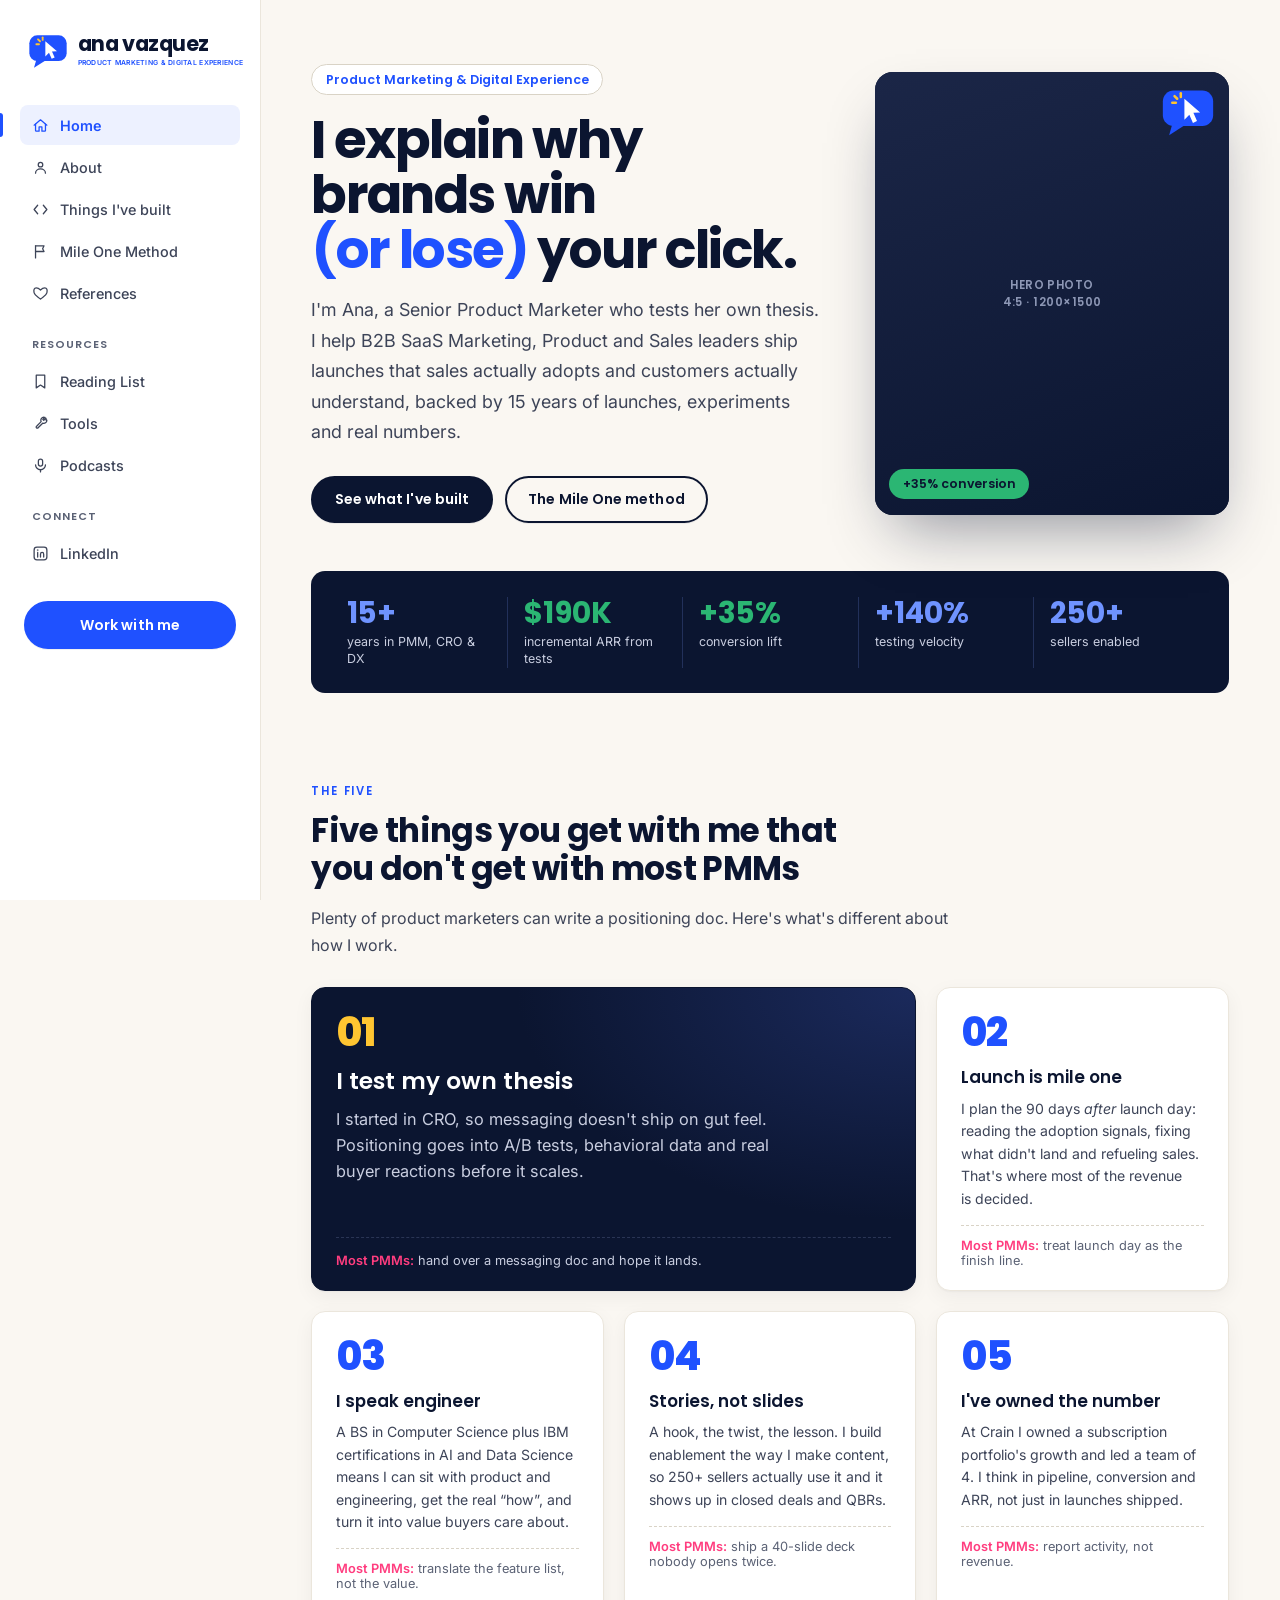
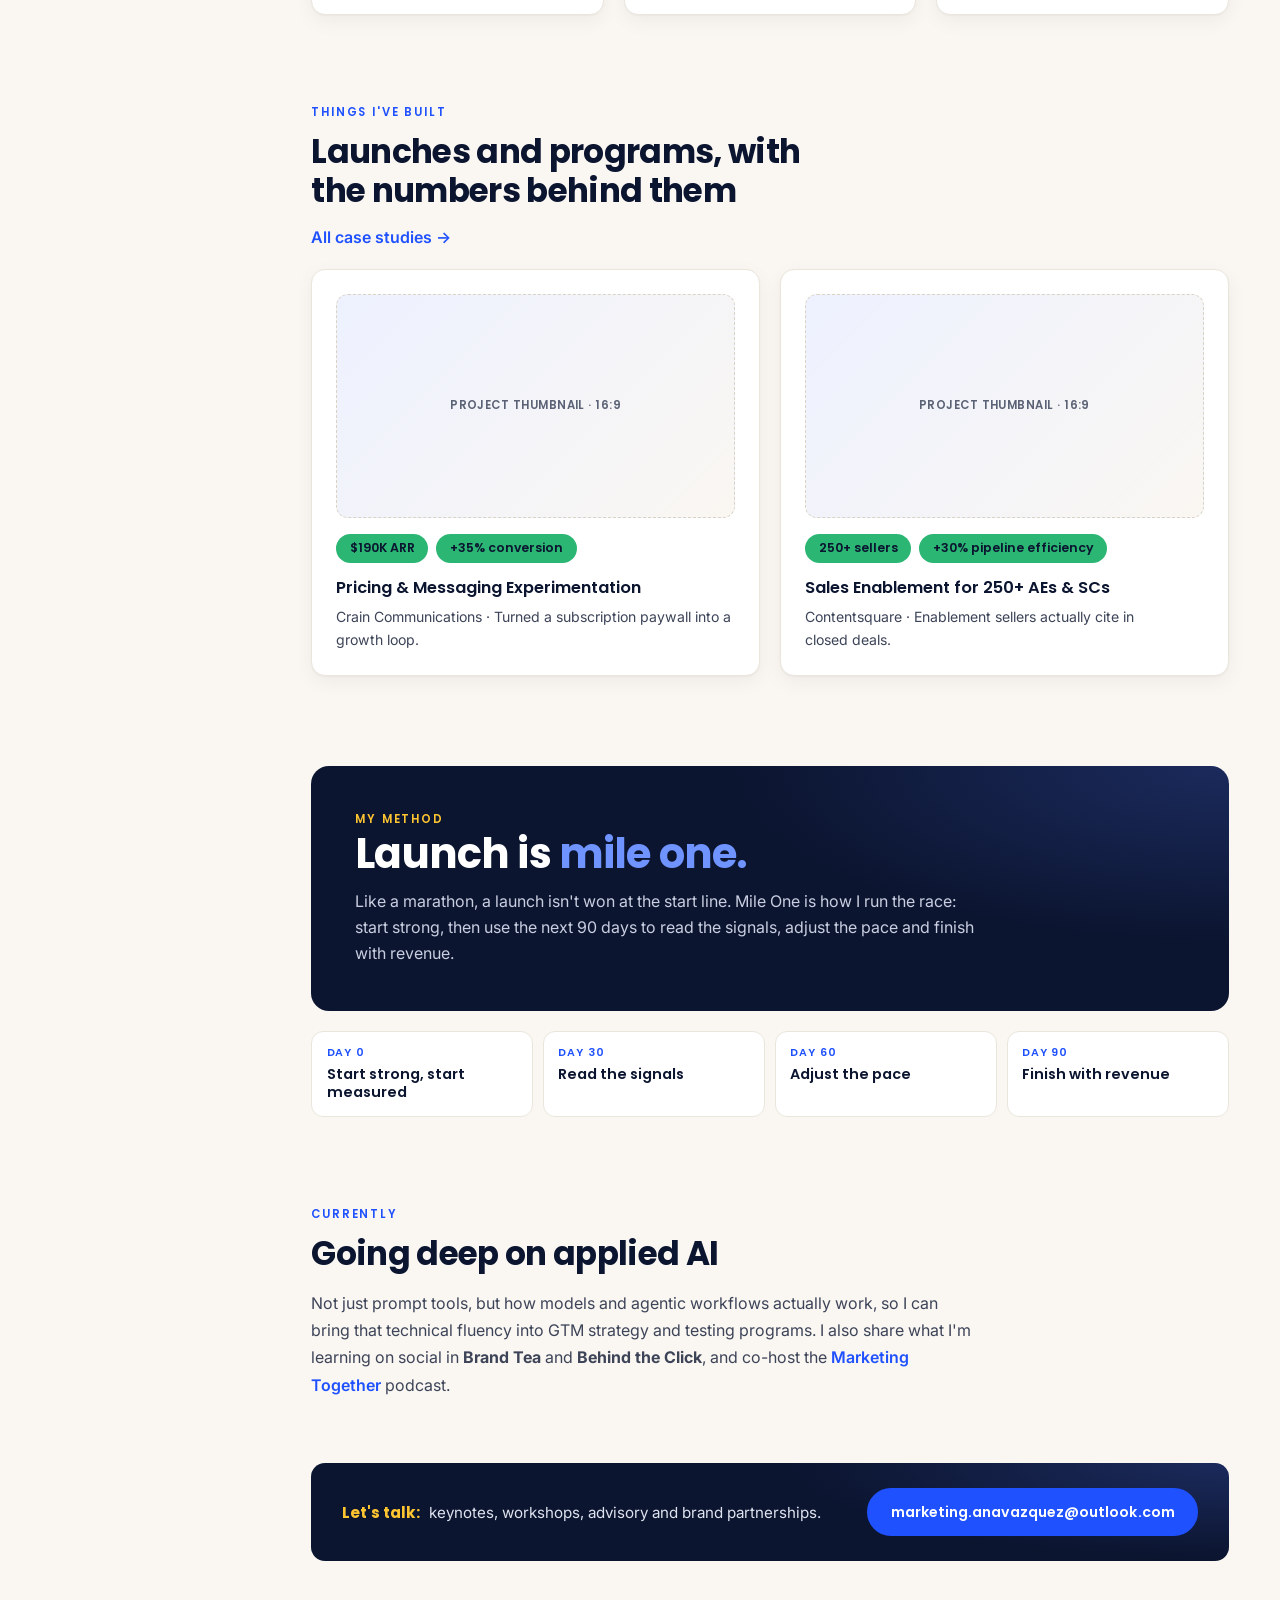
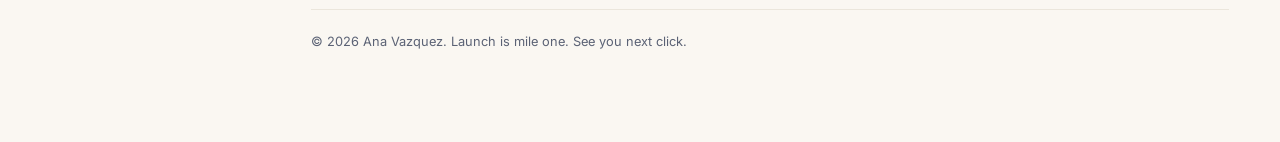
==== commit 43abd937: "Design polish: type scale, rhythm, hover/press states, motion, focus and mobile menu - Fluid type sc" ====
--- a/index.html
+++ b/index.html
@@ -8,6 +8,7 @@
 <link rel="preconnect" href="https://fonts.googleapis.com">
 <link rel="preconnect" href="https://fonts.gstatic.com" crossorigin>
 <link href="https://fonts.googleapis.com/css2?family=Inter:wght@400;500;600;700&family=Poppins:wght@500;600;700;800&display=swap" rel="stylesheet">
+<meta name="theme-color" content="#FAF7F2">
 <link rel="icon" href="images/isotype.svg" type="image/svg+xml">
 <link rel="stylesheet" href="css/style.css">
 </head>
@@ -34,7 +35,7 @@
              Recommended 1200×1500 (4:5). Swap the div below for:
              <img src="images/hero.jpg" alt="Ana Vazquez holding ..."> -->
         <div class="image-placeholder" style="height:100%; aspect-ratio:auto; border:none; border-radius:0; background:linear-gradient(160deg,#1b2647,#0B1530); color:#8d97b5;">Hero photo<br>4:5 · 1200×1500</div>
-        <img class="iso-badge" src="images/isotype.svg" alt="">
+        <img class="iso-badge" src="images/isotype.svg" alt="" width="54" height="50">
         <span class="pill mint">+35% conversion</span>
       </div>
     </section>
@@ -70,7 +71,7 @@
         <div class="five-item">
           <div class="five-num">03</div>
           <h3>I speak engineer</h3>
-          <p>A BS in Computer Science plus IBM certifications in AI and Data Science means I can sit with product and engineering, get the real "how", and turn it into value buyers care about.</p>
+          <p>A BS in Computer Science plus IBM certifications in AI and Data Science means I can sit with product and engineering, get the real “how”, and turn it into value buyers care about.</p>
           <div class="vs"><strong>Most PMMs:</strong> translate the feature list, not the value.</div>
         </div>
         <div class="five-item">
--- a/css/style.css
+++ b/css/style.css
@@ -394,21 +394,21 @@
 .case-media img { width: 100%; border-radius: 12px; object-fit: cover; }
 
 .case-body { padding: 1.75rem 2rem 2rem; display: grid; grid-template-columns: 1fr 1fr; gap: 1.25rem 2rem; }
-.case-block h4 {
+.case-block h3 {
   font-size: 0.72rem;
   text-transform: uppercase;
   letter-spacing: 0.12em;
   margin: 0 0 0.45rem;
   display: flex; align-items: center; gap: 0.45rem;
 }
-.case-block h4::before { content: ""; width: 9px; height: 9px; border-radius: 100px; background: var(--blue); }
-.case-block.problem h4 { color: var(--pink); }
-.case-block.problem h4::before { background: var(--pink); }
-.case-block.insight h4 { color: #b68300; }
-.case-block.insight h4::before { background: var(--sun); }
-.case-block.did h4 { color: var(--blue); }
-.case-block.diff h4 { color: var(--navy); }
-.case-block.diff h4::before { background: var(--navy); }
+.case-block h3::before { content: ""; width: 9px; height: 9px; border-radius: 100px; background: var(--blue); }
+.case-block.problem h3 { color: var(--pink); }
+.case-block.problem h3::before { background: var(--pink); }
+.case-block.insight h3 { color: #b68300; }
+.case-block.insight h3::before { background: var(--sun); }
+.case-block.did h3 { color: var(--blue); }
+.case-block.diff h3 { color: var(--navy); }
+.case-block.diff h3::before { background: var(--navy); }
 .case-block p, .case-block li { font-size: 0.9rem; line-height: 1.6; color: #3d4458; }
 .case-block p { margin: 0; }
 .case-block ul { margin: 0; padding-left: 1.1rem; }
@@ -434,7 +434,7 @@
 }
 .result .num { font-family: var(--font-head); font-weight: 700; font-size: 1.7rem; line-height: 1.1; color: var(--mint); }
 .result .lbl { font-size: 0.8rem; color: var(--muted); margin-top: 0.25rem; line-height: 1.4; }
-.result .src { font-size: 0.68rem; color: #8a90a2; margin-top: 0.2rem; }
+.result .src { font-size: 0.7rem; color: var(--muted); margin-top: 0.2rem; }
 
 .case-next {
   background: var(--navy);
@@ -640,3 +640,242 @@
   .row-item { flex-direction: column; gap: 0.25rem; }
   .row-meta { white-space: normal; }
 }
+
+/* =========================================================
+   DESIGN POLISH LAYER (design-improvements)
+   Type scale, rhythm, interaction states, motion, focus, mobile.
+   Kept in one block so it is easy to review or roll back.
+   ========================================================= */
+
+:root {
+  --ease-out: cubic-bezier(0.22, 1, 0.36, 1);
+  --dur: 0.2s;
+  --shadow-hover: 0 2px 4px rgba(11, 21, 48, 0.05), 0 14px 32px rgba(11, 21, 48, 0.09);
+  --ring: 0 0 0 3px var(--warm), 0 0 0 5px var(--blue);
+  --section-gap: clamp(4rem, 7vw, 6rem);
+}
+
+html { touch-action: manipulation; -webkit-tap-highlight-color: transparent; scroll-behavior: smooth; text-rendering: optimizeLegibility; }
+::selection { background: var(--sun); color: var(--navy); }
+
+/* ---------- Typography ---------- */
+
+h1, h2, h3 { text-wrap: balance; }
+p, li { text-wrap: pretty; }
+h1 { font-size: clamp(2.1rem, 1.4rem + 2.4vw, 3rem); letter-spacing: -0.025em; line-height: 1.08; }
+.hero h1 { font-size: clamp(2.3rem, 1.4rem + 3vw, 3.5rem); line-height: 1.04; letter-spacing: -0.03em; }
+h2 { font-size: clamp(1.5rem, 1.15rem + 1.2vw, 2.05rem); letter-spacing: -0.02em; line-height: 1.18; }
+.eyebrow { font-size: 0.72rem; letter-spacing: 0.16em; margin-bottom: 0.75rem; }
+.lead { font-size: clamp(1.02rem, 0.98rem + 0.2vw, 1.12rem); line-height: 1.7; }
+.page-intro { line-height: 1.7; }
+.num, .five-num, .mile-marker, .proof-strip .num, .result .num { font-variant-numeric: tabular-nums; }
+
+/* ---------- Layout & rhythm: centred column, equal edges ---------- */
+
+.content { margin-inline: auto; padding: clamp(2.5rem, 5vw, 4.5rem) clamp(1rem, 4vw, 4rem) 5rem; max-width: 1060px; width: 100%; }
+.section { margin-top: var(--section-gap); }
+.section-head { margin-bottom: 1.25rem; }
+.section-head h2 { margin-bottom: 0; }
+.five, .card-grid { gap: 1.25rem; }
+
+/* ---------- Sidebar ---------- */
+
+.sidebar { box-shadow: 1px 0 0 var(--line); border-right: 0; }
+.nav-list a { position: relative; min-height: 40px; transition: background var(--dur) ease, color var(--dur) ease, transform var(--dur) var(--ease-out); }
+.nav-list a:hover { transform: translateX(2px); }
+.nav-list a.active::before {
+  content: ""; position: absolute; left: -1.25rem; top: 8px; bottom: 8px;
+  width: 3px; border-radius: 0 3px 3px 0; background: var(--blue);
+}
+.brand-iso { transition: transform 0.35s var(--ease-out); }
+.brand:hover .brand-iso { transform: rotate(-6deg) scale(1.05); }
+
+/* ---------- Buttons: step on hover, press on click ---------- */
+
+.btn {
+  min-height: 46px;
+  padding: 0.7rem 1.35rem;
+  letter-spacing: 0.005em;
+  box-shadow: 0 1px 0 rgba(11, 21, 48, 0.06);
+  transition: background var(--dur) ease, border-color var(--dur) ease, color var(--dur) ease,
+              transform var(--dur) var(--ease-out), box-shadow var(--dur) ease;
+}
+.btn:hover { transform: translateY(-2px); box-shadow: 0 8px 18px rgba(31, 81, 255, 0.22); }
+.btn-dark:hover { box-shadow: 0 8px 18px rgba(11, 21, 48, 0.22); }
+.btn-ghost:hover { box-shadow: 0 8px 18px rgba(11, 21, 48, 0.14); }
+.btn:active { transform: translateY(0) scale(0.97); box-shadow: none; transition-duration: 0.08s; }
+
+/* ---------- Links: underline draws in ---------- */
+
+.link-arrow {
+  background: linear-gradient(currentColor, currentColor) 0 100% / 0 2px no-repeat;
+  padding-bottom: 2px;
+  transition: background-size 0.3s var(--ease-out);
+}
+.link-arrow:hover { text-decoration: none; background-size: 100% 2px; }
+
+/* ---------- Cards: one family, lift 2px ---------- */
+
+.card, .five-item, .quote-card, .mile-card, .case, .method-mini a {
+  transition: transform var(--dur) var(--ease-out), box-shadow var(--dur) ease, border-color var(--dur) ease;
+}
+a.card:hover, .method-mini a:hover { transform: translateY(-3px); box-shadow: var(--shadow-hover); border-color: var(--blue); }
+a.card:active, .method-mini a:active { transform: translateY(-1px); }
+.five-item:hover, .mile-card:hover, .quote-card:hover { transform: translateY(-2px); box-shadow: var(--shadow-hover); }
+.card-icon { transition: background var(--dur) ease, color var(--dur) ease, transform 0.3s var(--ease-out); }
+.card:hover .card-icon { background: var(--blue); color: var(--white); transform: scale(1.06); }
+a.card .image-placeholder, .case-media .image-placeholder, .case-media img { transition: transform 0.4s var(--ease-out); }
+a.card:hover .image-placeholder { transform: scale(1.02); }
+
+.five-num { font-size: 2.5rem; letter-spacing: -0.03em; }
+.five-item.feature { background: radial-gradient(120% 140% at 100% 0%, #1b2a5c 0%, var(--navy) 55%); }
+
+/* proof strip: dividers + calmer label colour */
+.proof-strip { padding: 1.6rem 1.25rem; gap: 0; }
+.proof-strip > div { padding: 0 1rem; border-left: 1px solid #22305a; }
+.proof-strip > div:first-child { border-left: 0; }
+.proof-strip .num { font-size: clamp(1.45rem, 1.2rem + 0.8vw, 1.9rem); }
+
+/* hero media */
+.hero { gap: clamp(1.5rem, 4vw, 3.5rem); }
+.hero-media { box-shadow: 0 30px 60px -20px rgba(11, 21, 48, 0.45); }
+.hero-media img.iso-badge { animation: click-pop 3.2s var(--ease-out) 1.2s infinite; transform-origin: 70% 30%; }
+@keyframes click-pop { 0%, 70%, 100% { transform: scale(1); } 76% { transform: scale(0.9); } 84% { transform: scale(1.06); } }
+
+/* pills */
+.case-index { gap: 0.5rem; }
+.case-index a { border-radius: 100px; }
+.case-index .pill { min-height: 36px; transition: background var(--dur) ease, color var(--dur) ease, border-color var(--dur) ease, transform var(--dur) var(--ease-out); }
+.case-index a:hover .pill { background: var(--blue); color: var(--white); border-color: var(--blue); transform: translateY(-1px); }
+
+/* rows */
+.row-item { transition: padding var(--dur) var(--ease-out); }
+a.row-item:hover { padding-left: 0.4rem; }
+.row-title { line-height: 1.4; }
+
+/* ---------- Case studies ---------- */
+
+.case { border-radius: 20px; }
+.case:hover { box-shadow: var(--shadow-hover); }
+.case-top { padding: clamp(1.25rem, 3vw, 2.25rem) clamp(1.25rem, 3vw, 2.25rem) 1.5rem; }
+.case-media { padding: 0 clamp(1.25rem, 3vw, 2.25rem); }
+.case-body { padding: 2rem clamp(1.25rem, 3vw, 2.25rem) 2.25rem; gap: 1.6rem 2.5rem; }
+.case-block h3 { font-size: 0.72rem; font-weight: 600; text-transform: uppercase; letter-spacing: 0.12em; margin: 0 0 0.5rem; display: flex; align-items: center; gap: 0.45rem; }
+.case-results { padding: 1.6rem clamp(1.25rem, 3vw, 2.25rem); }
+.case-next { padding: 1.15rem clamp(1.25rem, 3vw, 2.25rem); }
+.result .num { font-size: clamp(1.5rem, 1.2rem + 1vw, 2rem); letter-spacing: -0.02em; }
+.case h2 { scroll-margin-top: 1.5rem; }
+
+/* ---------- Method ---------- */
+
+.method-hero { background: radial-gradient(90% 120% at 100% 0%, #1b2a5c 0%, var(--navy) 60%); padding: clamp(1.75rem, 4vw, 2.75rem); }
+.method-hero h2 { font-size: clamp(1.8rem, 1.3rem + 2vw, 2.6rem); }
+.mile-marker { transition: transform 0.3s var(--ease-out); }
+.mile:hover .mile-marker { transform: scale(1.12); }
+.route::before { border-left-style: dotted; border-left-width: 3px; }
+
+/* CTA band */
+.cta-band { background: radial-gradient(80% 160% at 100% 0%, #1b2a5c 0%, var(--navy) 60%); padding: 1.6rem 1.9rem; }
+
+/* ---------- Focus (keyboard only) ---------- */
+
+:focus { outline: none; }
+:focus-visible { outline: none; box-shadow: var(--ring); border-radius: 8px; }
+.btn:focus-visible, .case-index a:focus-visible { border-radius: 100px; }
+.method-hero :focus-visible, .cta-band :focus-visible, .case-next :focus-visible, .five-item.feature :focus-visible { box-shadow: 0 0 0 3px var(--navy), 0 0 0 5px var(--sun); }
+
+.skip-link {
+  position: absolute; left: 1rem; top: -100px; z-index: 100;
+  background: var(--navy); color: var(--white); font-family: var(--font-head); font-weight: 600;
+  padding: 0.75rem 1.1rem; border-radius: 10px; text-decoration: none;
+}
+.skip-link:focus-visible { top: 1rem; }
+
+/* ---------- Hero entrance (once, on load) ---------- */
+
+@keyframes enter-up { from { opacity: 0; transform: translateY(14px); } to { opacity: 1; transform: none; } }
+.content > :is(.eyebrow, h1, .page-intro, .method-hero, .case-index):not(.no-enter),
+.hero > div > *, .hero-media {
+  animation: enter-up 0.7s var(--ease-out) both;
+}
+.content > h1, .hero > div > h1 { animation-delay: 0.06s; }
+.content > .page-intro, .hero > div > .lead { animation-delay: 0.12s; }
+.hero > div > .btn-row, .content > .case-index { animation-delay: 0.18s; }
+.hero-media { animation-delay: 0.22s; }
+
+/* ---------- Mobile ---------- */
+
+@media (max-width: 980px) {
+  .five-item.feature { grid-column: 1 / -1; }
+}
+
+@media (max-width: 820px) {
+  .sidebar { position: sticky; top: 0; z-index: 50; background: rgba(255, 255, 255, 0.92); backdrop-filter: saturate(1.4) blur(10px); -webkit-backdrop-filter: saturate(1.4) blur(10px); box-shadow: 0 1px 0 var(--line); padding: 0.7rem 1rem; }
+  .nav-toggle { width: 44px; height: 44px; border-radius: 12px; cursor: pointer; transition: background var(--dur) ease; }
+  .nav-toggle:active { background: var(--warm); }
+  .nav-toggle .icon-close { display: none; }
+  .nav-toggle[aria-expanded="true"] .icon-open { display: none; }
+  .nav-toggle[aria-expanded="true"] .icon-close { display: block; }
+
+  .sidebar-nav {
+    display: block;
+    max-height: calc(100dvh - 64px);
+    overflow-y: auto;
+    overscroll-behavior: contain;
+    padding: 0.5rem 1rem 1.5rem;
+    background: var(--white);
+    box-shadow: 0 24px 40px -12px rgba(11, 21, 48, 0.25);
+    opacity: 0; visibility: hidden; transform: translateY(-8px);
+    transition: opacity 0.2s ease, transform 0.25s var(--ease-out), visibility 0s linear 0.25s;
+  }
+  .sidebar-nav.open { opacity: 1; visibility: visible; transform: none; transition: opacity 0.2s ease, transform 0.25s var(--ease-out), visibility 0s; }
+  .nav-list a { min-height: 48px; font-size: 1rem; }
+  .nav-list a:hover { transform: none; }
+  .nav-list a.active::before { left: -1rem; }
+  .sidebar-cta { margin-top: 1.25rem; }
+
+  .content { padding-top: 2rem; }
+  .hero-media { aspect-ratio: 4 / 3; max-width: none; }
+  .btn-row .btn { flex: 1 1 100%; justify-content: center; }
+  .cta-band { padding: 1.4rem 1.25rem; }
+  .cta-band .btn { width: 100%; justify-content: center; }
+
+  .proof-strip { grid-template-columns: repeat(2, 1fr); gap: 1.25rem 0; padding: 1.4rem 0.5rem; }
+  .proof-strip > div { border-left: 0; padding: 0 0.85rem; }
+  .proof-strip > div:nth-child(even) { border-left: 1px solid #22305a; }
+  .proof-strip > div:last-child { grid-column: 1 / -1; border-top: 1px solid #22305a; padding-top: 1.1rem; }
+
+  .five-num { font-size: 2.1rem; }
+  .case { border-radius: 16px; margin-top: 1.75rem; }
+  .case-index { flex-wrap: nowrap; overflow-x: auto; margin-inline: -1rem; padding: 0.25rem 1rem 0.5rem; scrollbar-width: none; }
+  .case-index::-webkit-scrollbar { display: none; }
+  .case-index .pill { min-height: 44px; padding-inline: 1rem; }
+  .case-results { grid-template-columns: repeat(2, 1fr); }
+  .case-media .stack .image-placeholder { min-height: 90px; }
+  .case-body { gap: 1.4rem; }
+  .route { padding-left: 2.4rem; }
+  .mile-marker { left: -2.4rem; }
+  .method-mini a { min-height: 64px; }
+  .row-item { padding: 1rem 0; }
+}
+
+/* ---------- Reduced motion: everything rests, nothing stays hidden ---------- */
+
+@media (prefers-reduced-motion: reduce) {
+  *, *::before, *::after { animation: none !important; transition-duration: 0.01ms !important; scroll-behavior: auto !important; }
+  .btn:hover, a.card:hover, .five-item:hover, .mile-card:hover, .quote-card:hover, .method-mini a:hover { transform: none; }
+}
+
+/* keep "(or lose)" together; give the wide feature card a larger voice */
+h1 .hl { white-space: nowrap; }
+.five-item.feature { display: flex; flex-direction: column; }
+.five-item.feature h3 { font-size: clamp(1.15rem, 1rem + 0.6vw, 1.45rem); }
+.five-item.feature p { font-size: clamp(0.9rem, 0.86rem + 0.2vw, 1.02rem); max-width: 46ch; }
+.five-item.feature .vs { margin-top: auto; padding-top: 0.9rem; }
+.hero { grid-template-columns: 1.45fr 1fr; }
+.hero h1 { font-size: clamp(2.3rem, 1.5rem + 2.6vw, 3.3rem); }
+@media (max-width: 980px) { .hero { grid-template-columns: 1fr; } }
+@media (max-width: 820px) { .sidebar { overflow: visible; } }
+.mile-card p, .mile-card ul, .case-block p, .case-block ul { max-width: 72ch; }
+.card-grid { grid-template-columns: repeat(auto-fill, minmax(min(240px, 100%), 1fr)); }
+.card-grid.cols-2 { grid-template-columns: repeat(auto-fill, minmax(min(320px, 100%), 1fr)); }
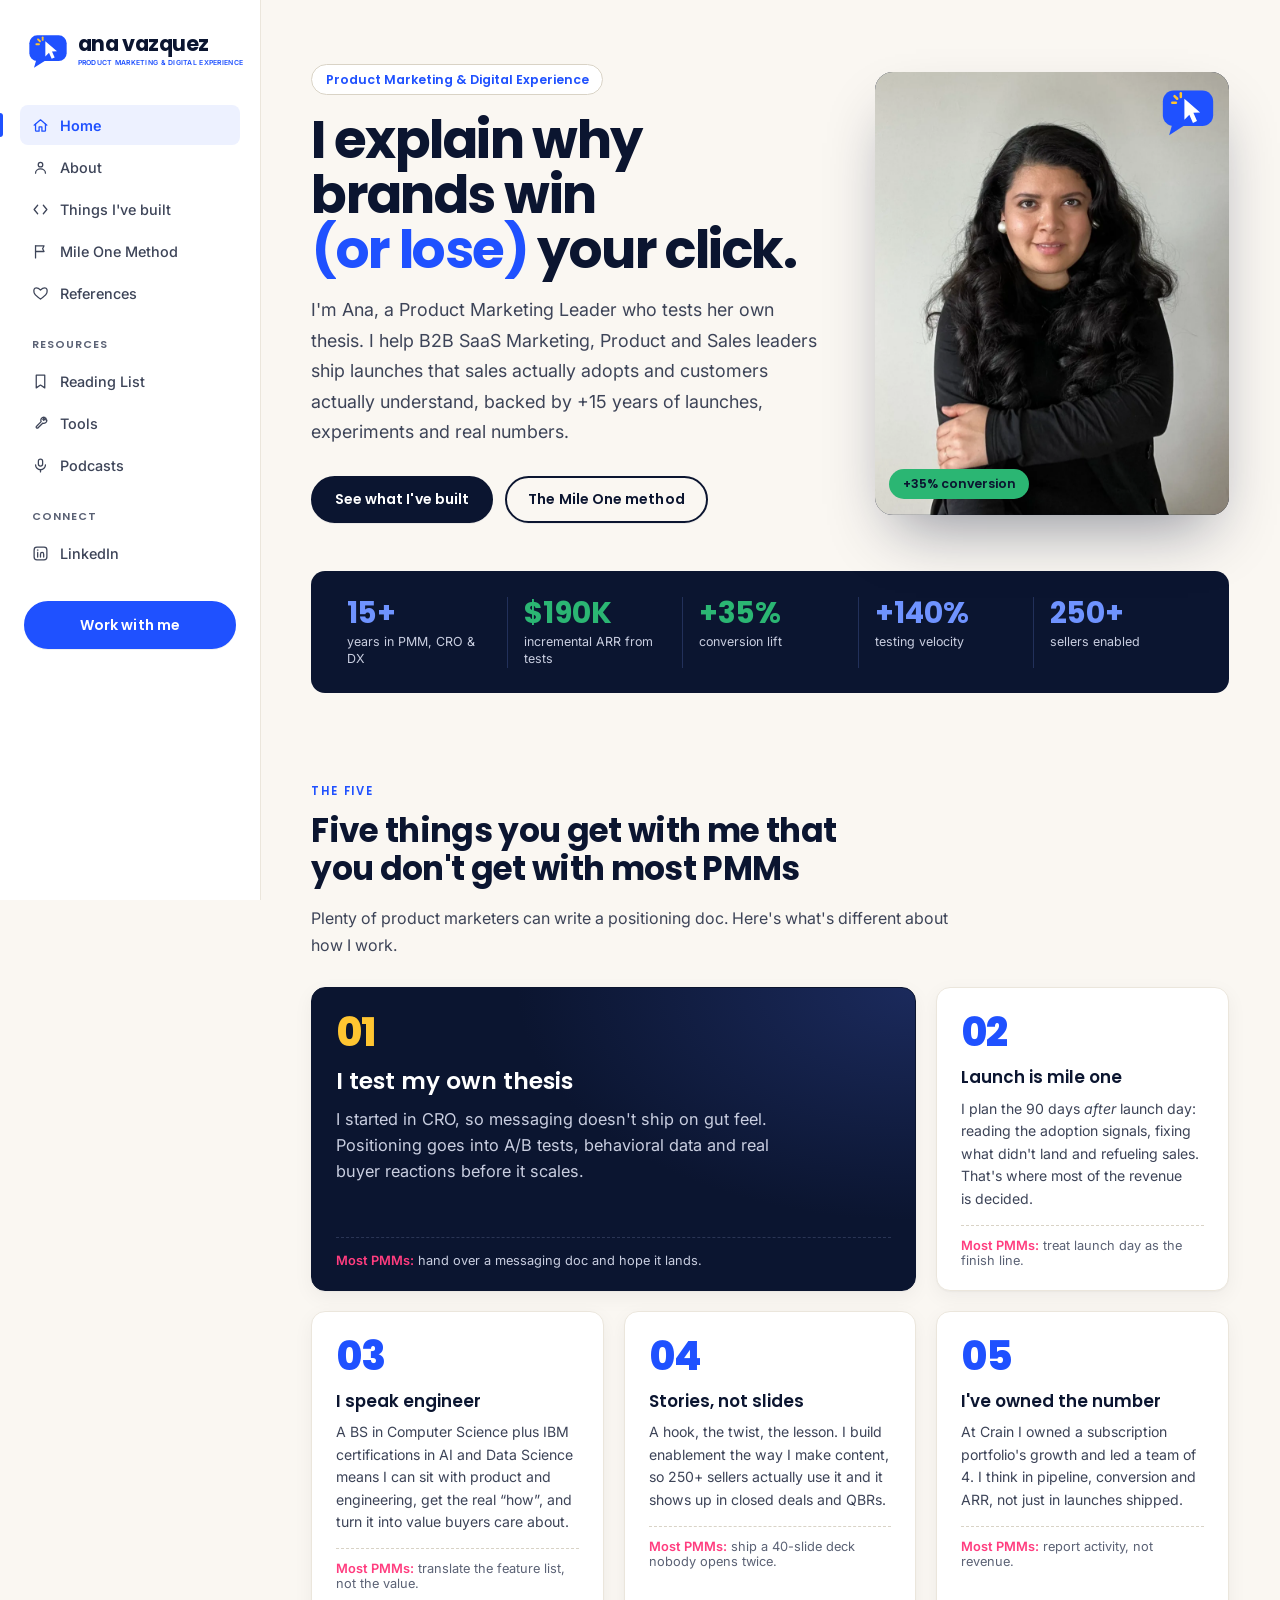
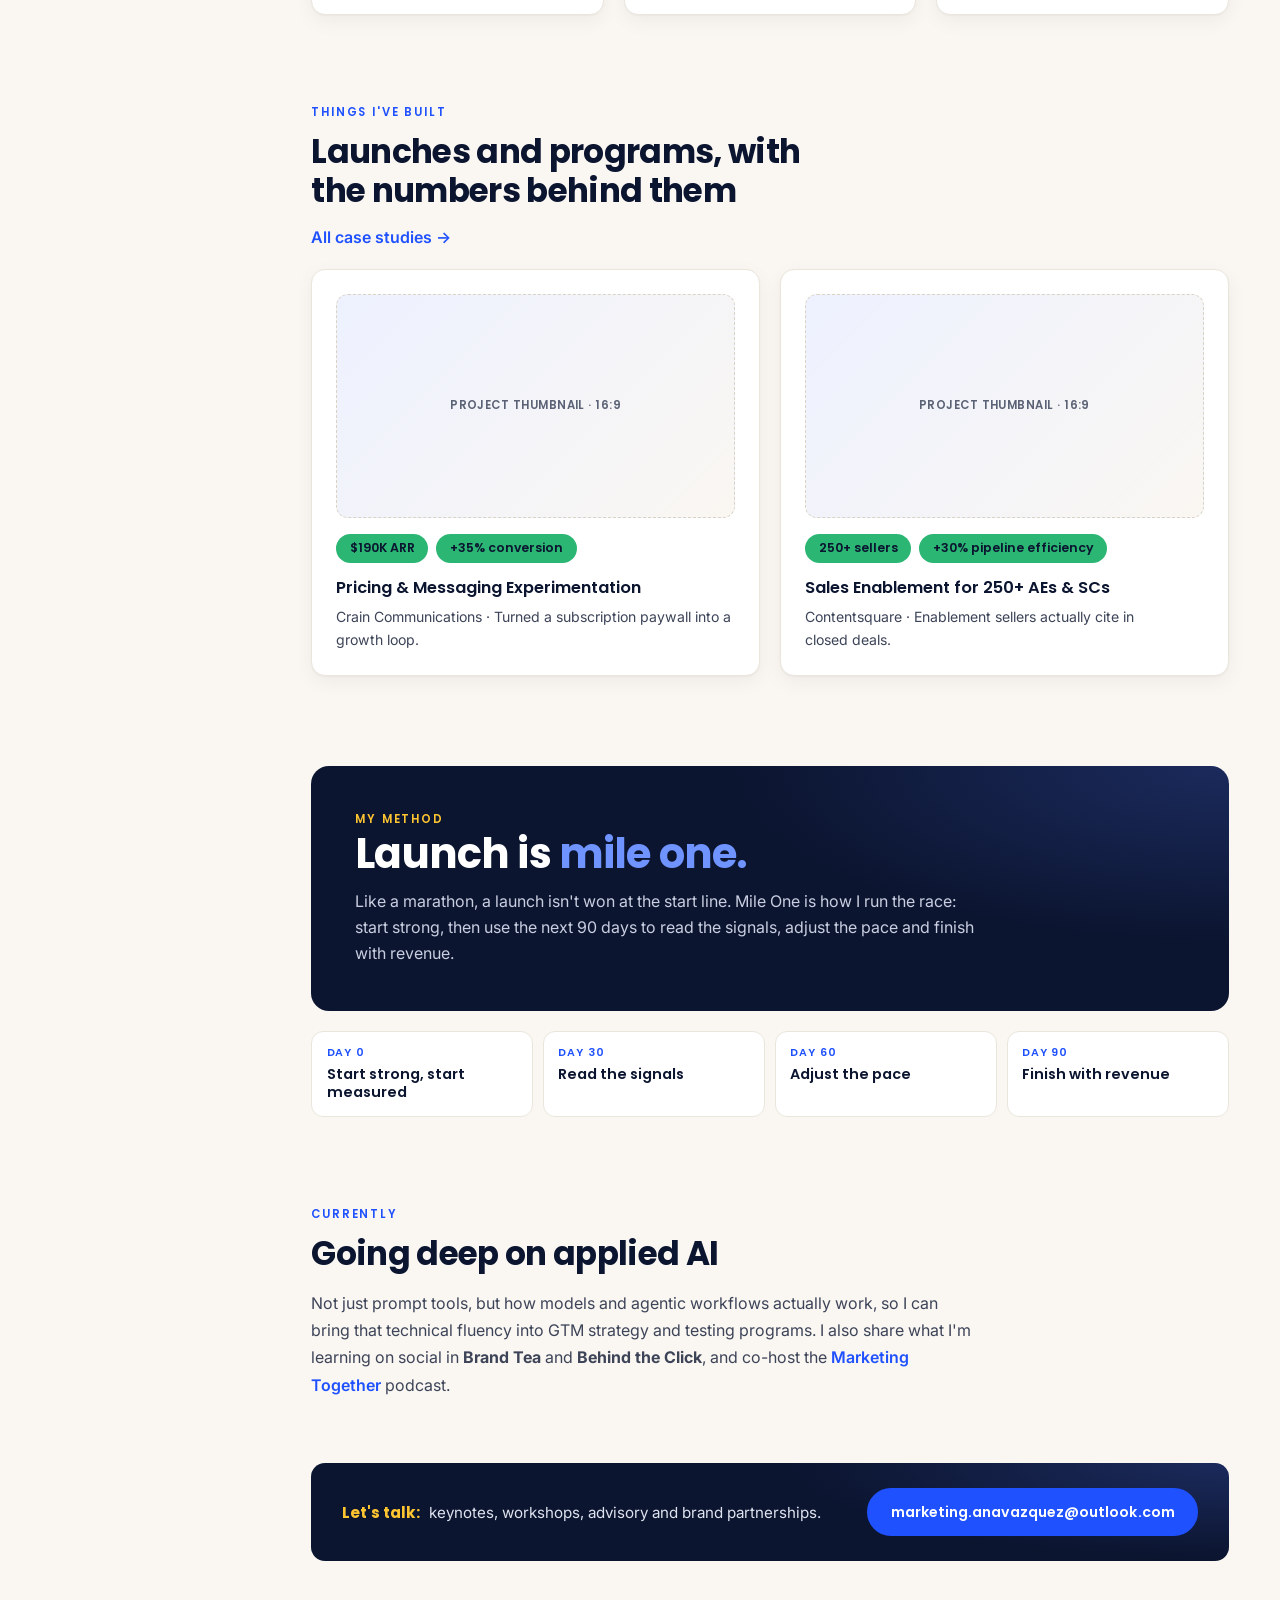
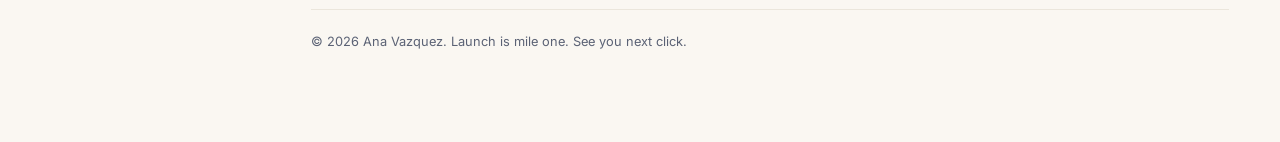
==== commit 045cca6f: "Hero: add Ana's photo, update title to Product Marketing Leader and +15 years Co-Authored-By: Claude" ====
--- a/index.html
+++ b/index.html
@@ -24,17 +24,17 @@
       <div>
         <span class="pill outline">Product Marketing &amp; Digital Experience</span>
         <h1 style="margin-top:1.1rem;">I explain why brands win <span class="hl">(or lose)</span> your click.</h1>
-        <p class="lead">I'm Ana, a Senior Product Marketer who tests her own thesis. I help B2B SaaS Marketing, Product and Sales leaders ship launches that sales actually adopts and customers actually understand, backed by 15 years of launches, experiments and real numbers.</p>
+        <p class="lead">I'm Ana, a Product Marketing Leader who tests her own thesis. I help B2B SaaS Marketing, Product and Sales leaders ship launches that sales actually adopts and customers actually understand, backed by +15 years of launches, experiments and real numbers.</p>
         <div class="btn-row">
           <a class="btn btn-dark" href="projects.html">See what I've built</a>
           <a class="btn btn-ghost" href="method.html">The Mile One method</a>
         </div>
       </div>
       <div class="hero-media">
-        <!-- IMAGE PLACEHOLDER: hero photo (natural, warm, product in hand — see brand guide p.23).
-             Recommended 1200×1500 (4:5). Swap the div below for:
-             <img src="images/hero.jpg" alt="Ana Vazquez holding ..."> -->
-        <div class="image-placeholder" style="height:100%; aspect-ratio:auto; border:none; border-radius:0; background:linear-gradient(160deg,#1b2647,#0B1530); color:#8d97b5;">Hero photo<br>4:5 · 1200×1500</div>
+        <picture>
+          <source srcset="images/hero.webp" type="image/webp">
+          <img class="hero-photo" src="images/hero.jpg" alt="Ana Vazquez, product marketing leader" width="894" height="1118" fetchpriority="high">
+        </picture>
         <img class="iso-badge" src="images/isotype.svg" alt="" width="54" height="50">
         <span class="pill mint">+35% conversion</span>
       </div>
--- a/css/style.css
+++ b/css/style.css
@@ -879,3 +879,7 @@
 .mile-card p, .mile-card ul, .case-block p, .case-block ul { max-width: 72ch; }
 .card-grid { grid-template-columns: repeat(auto-fill, minmax(min(240px, 100%), 1fr)); }
 .card-grid.cols-2 { grid-template-columns: repeat(auto-fill, minmax(min(320px, 100%), 1fr)); }
+
+/* hero photo */
+.hero-media picture { display: block; width: 100%; height: 100%; }
+.hero-media img.hero-photo { width: 100%; height: 100%; object-fit: cover; object-position: 50% 25%; }
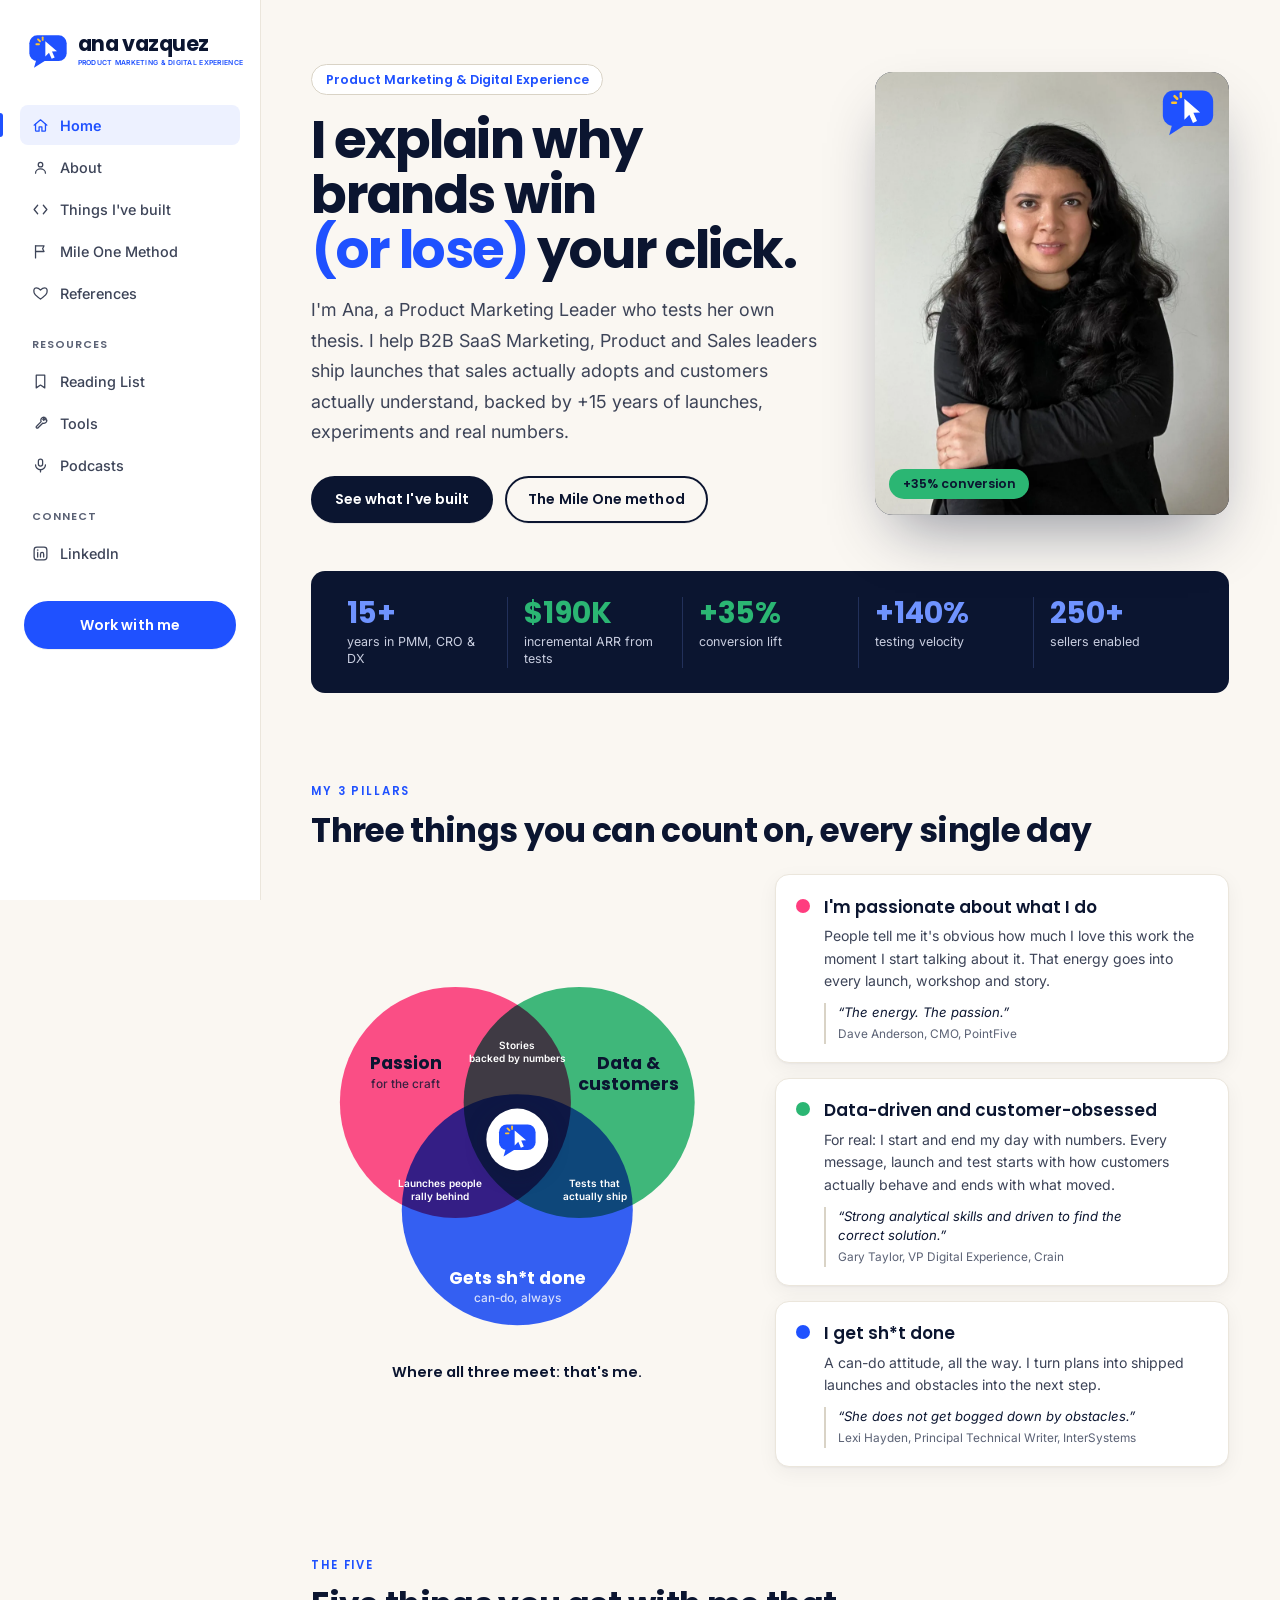
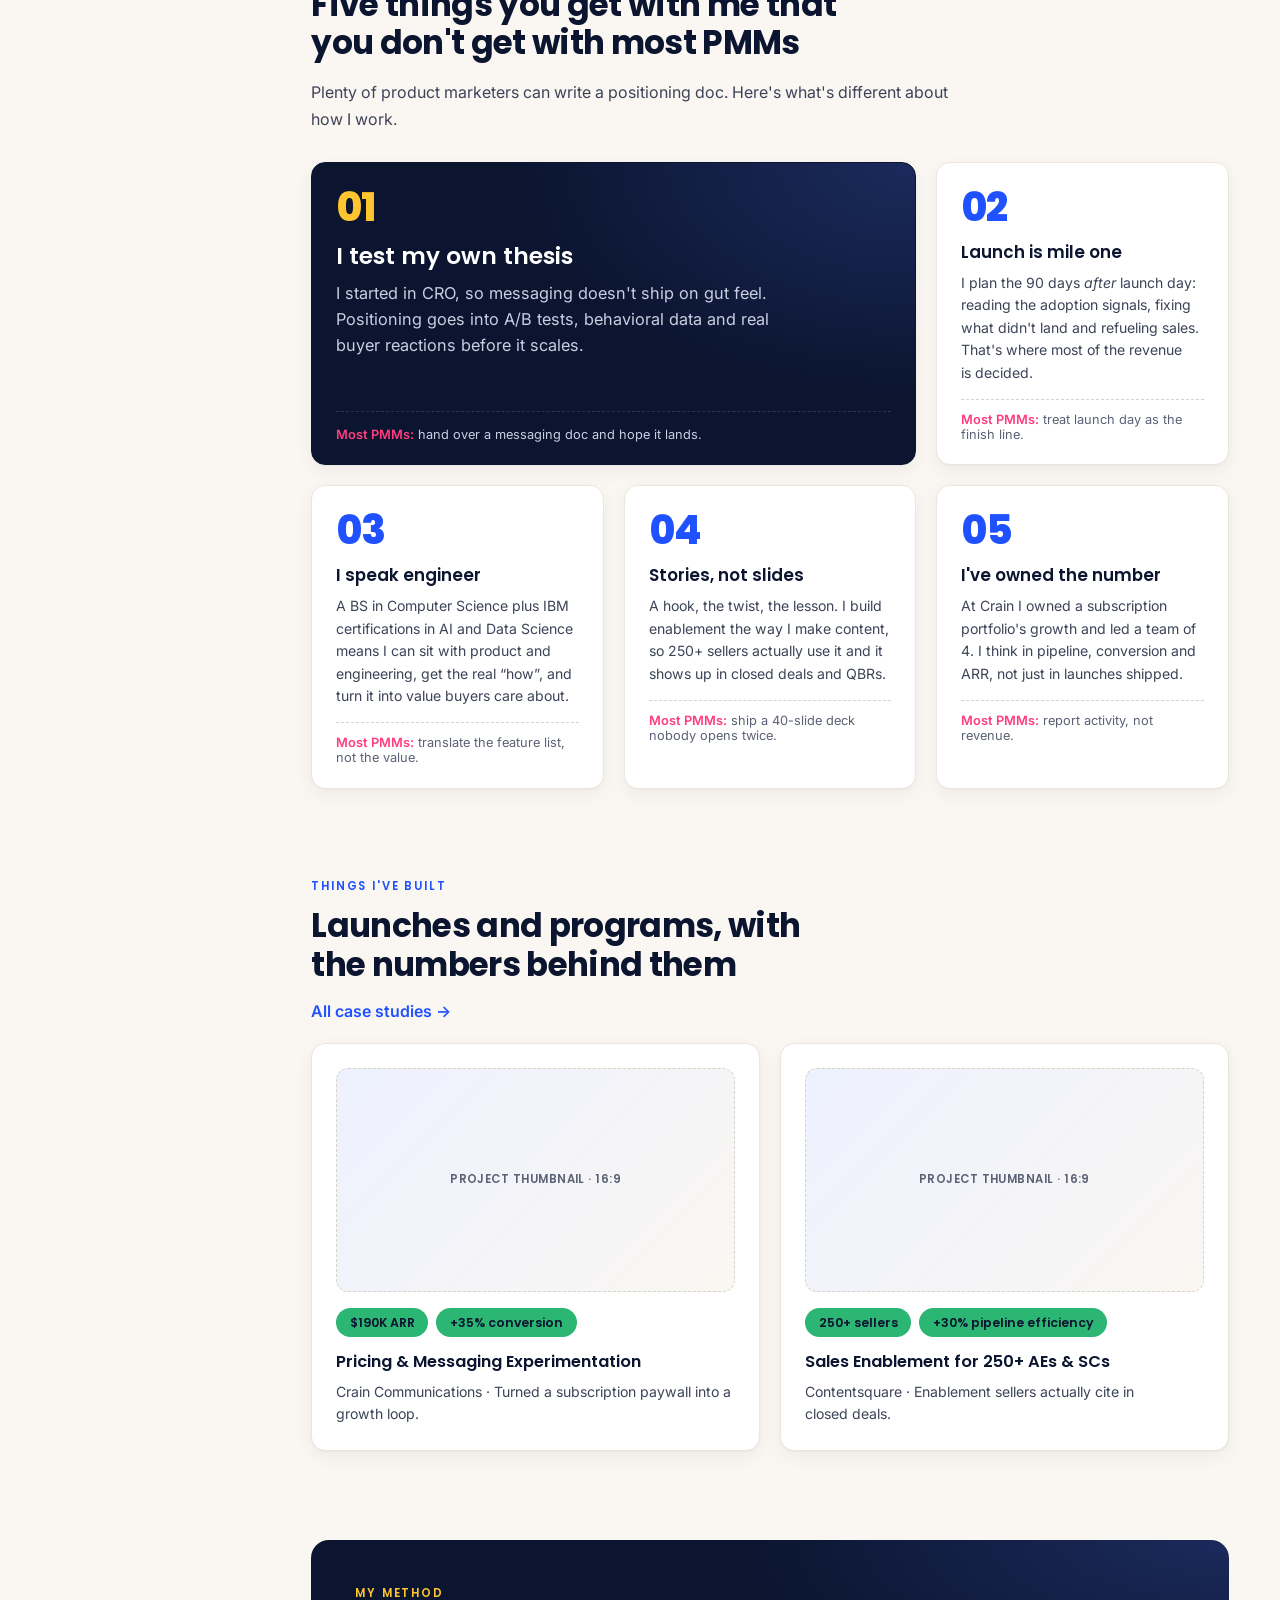
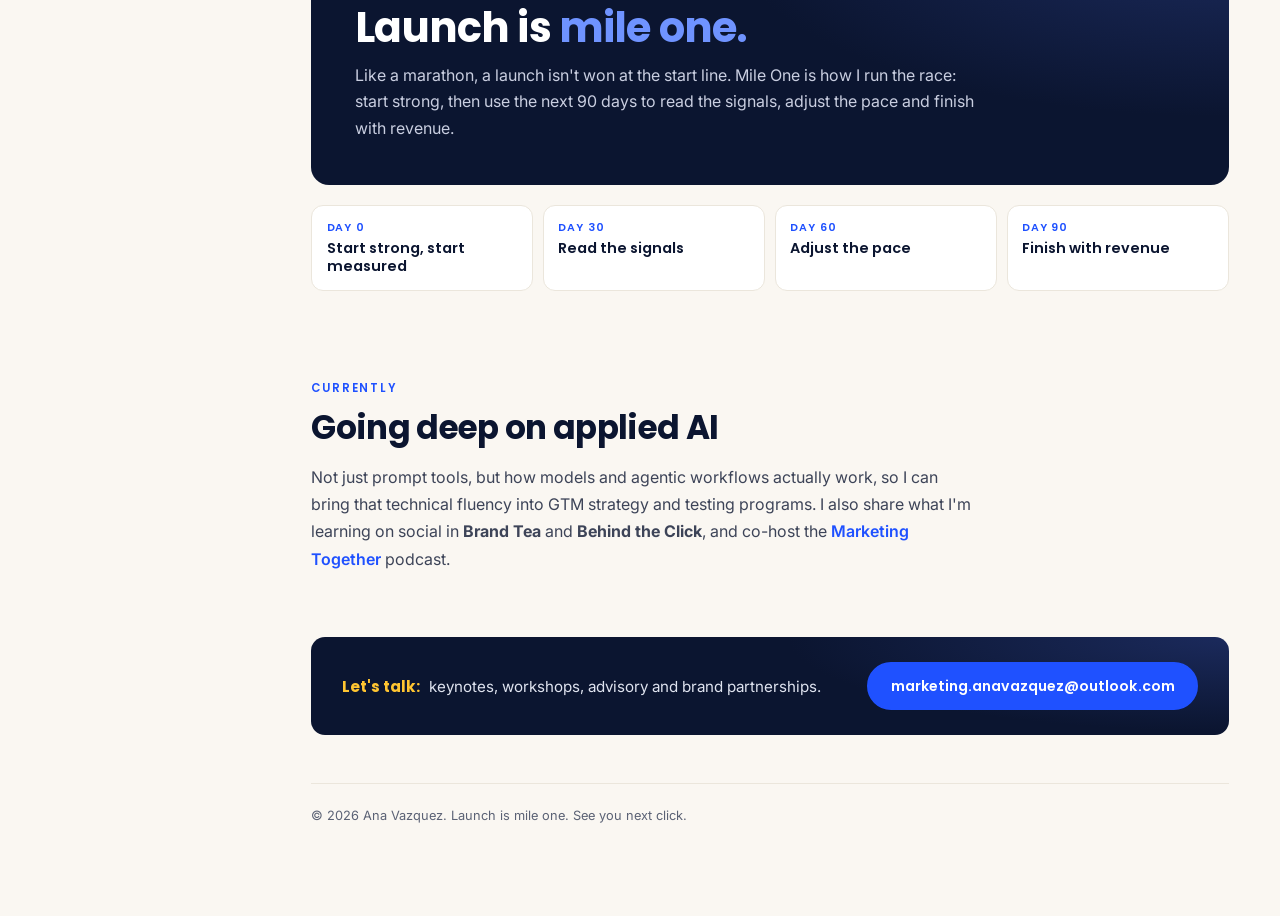
==== commit 9a7e6e94: "Home: add My 3 pillars section with Venn diagram Co-Authored-By: Claude Opus 5.5 <noreply@anthropic." ====
--- a/index.html
+++ b/index.html
@@ -49,6 +49,69 @@
       <div><div class="num">250+</div><div class="lbl">sellers enabled</div></div>
     </div>
 
+    <!-- ===== MY 3 PILLARS ===== -->
+    <section class="section pillars" id="pillars" aria-labelledby="pillars-title">
+      <p class="eyebrow">My 3 pillars</p>
+      <h2 id="pillars-title">Three things you can count on, every single day</h2>
+
+      <div class="pillars-grid">
+        <figure class="venn" aria-hidden="true">
+          <svg viewBox="0 0 400 380" role="presentation">
+            <g class="venn-circles">
+              <circle class="vc vc-1" cx="140" cy="140" r="112"/>
+              <circle class="vc vc-2" cx="260" cy="140" r="112"/>
+              <circle class="vc vc-3" cx="200" cy="244" r="112"/>
+            </g>
+            <g class="venn-labels">
+              <text class="vl vl-1" x="92" y="108">Passion</text>
+              <text class="vl-sub vl-1" x="92" y="126">for the craft</text>
+              <text class="vl vl-2" x="308" y="108">Data &amp;</text>
+              <text class="vl vl-2" x="308" y="128">customers</text>
+              <text class="vl vl-3" x="200" y="316">Gets sh*t done</text>
+              <text class="vl-sub vl-3" x="200" y="334">can-do, always</text>
+            </g>
+            <g class="venn-overlaps">
+              <text x="200" y="88">Stories</text><text x="200" y="101">backed by numbers</text>
+              <text x="125" y="222">Launches people</text><text x="125" y="235">rally behind</text>
+              <text x="275" y="222">Tests that</text><text x="275" y="235">actually ship</text>
+            </g>
+            <g class="venn-core">
+              <circle cx="200" cy="176" r="30"/>
+              <image href="images/isotype.svg" x="181" y="158" width="38" height="36"/>
+            </g>
+          </svg>
+          <figcaption class="venn-caption">Where all three meet: that's me.</figcaption>
+        </figure>
+
+        <ol class="pillar-list">
+          <li class="pillar p-1">
+            <span class="pillar-dot" aria-hidden="true"></span>
+            <div>
+              <h3>I'm passionate about what I do</h3>
+              <p>People tell me it's obvious how much I love this work the moment I start talking about it. That energy goes into every launch, workshop and story.</p>
+              <blockquote>“The energy. The passion.” <cite>Dave Anderson, CMO, PointFive</cite></blockquote>
+            </div>
+          </li>
+          <li class="pillar p-2">
+            <span class="pillar-dot" aria-hidden="true"></span>
+            <div>
+              <h3>Data-driven and customer-obsessed</h3>
+              <p>For real: I start and end my day with numbers. Every message, launch and test starts with how customers actually behave and ends with what moved.</p>
+              <blockquote>“Strong analytical skills and driven to find the correct solution.” <cite>Gary Taylor, VP Digital Experience, Crain</cite></blockquote>
+            </div>
+          </li>
+          <li class="pillar p-3">
+            <span class="pillar-dot" aria-hidden="true"></span>
+            <div>
+              <h3>I get sh*t done</h3>
+              <p>A can-do attitude, all the way. I turn plans into shipped launches and obstacles into the next step.</p>
+              <blockquote>“She does not get bogged down by obstacles.” <cite>Lexi Hayden, Principal Technical Writer, InterSystems</cite></blockquote>
+            </div>
+          </li>
+        </ol>
+      </div>
+    </section>
+
     <!-- ===== THE FIVE: how I'm different ===== -->
     <section class="section" id="five">
       <p class="eyebrow">The five</p>
--- a/css/style.css
+++ b/css/style.css
@@ -883,3 +883,48 @@
 /* hero photo */
 .hero-media picture { display: block; width: 100%; height: 100%; }
 .hero-media img.hero-photo { width: 100%; height: 100%; object-fit: cover; object-position: 50% 25%; }
+
+/* ---------- My 3 pillars: Venn ---------- */
+.pillars-grid { display: grid; grid-template-columns: 1fr 1.1fr; gap: clamp(1.5rem, 4vw, 3.5rem); align-items: center; margin-top: 1.5rem; }
+.venn { margin: 0; }
+.venn svg { width: 100%; height: auto; display: block; overflow: visible; }
+.vc { mix-blend-mode: multiply; opacity: 0.9; transition: opacity 0.3s ease, transform 0.45s var(--ease-out); transform-box: fill-box; transform-origin: center; }
+.vc-1 { fill: var(--pink); }
+.vc-2 { fill: var(--mint); }
+.vc-3 { fill: var(--blue); }
+.vl { font-family: var(--font-head); font-weight: 700; font-size: 17px; text-anchor: middle; fill: var(--navy); }
+.vl-sub { font-family: var(--font-body); font-weight: 500; font-size: 11.5px; text-anchor: middle; fill: var(--navy); opacity: 0.8; }
+.vl-3 { fill: #fff; }
+.venn-overlaps text { font-family: var(--font-body); font-weight: 600; font-size: 9.75px; text-anchor: middle; fill: #fff; }
+.venn-core circle { fill: var(--white); filter: drop-shadow(0 4px 10px rgba(11, 21, 48, 0.35)); }
+.venn-core { transform-box: fill-box; transform-origin: center; animation: core-pulse 3.2s var(--ease-out) 1s infinite; }
+@keyframes core-pulse { 0%, 70%, 100% { transform: scale(1); } 78% { transform: scale(0.92); } 86% { transform: scale(1.06); } }
+.venn-caption { text-align: center; font-family: var(--font-head); font-weight: 600; font-size: 0.9rem; color: var(--navy); margin-top: 0.75rem; }
+
+.pillar-list { list-style: none; margin: 0; padding: 0; display: grid; gap: 0.9rem; }
+.pillar {
+  display: grid; grid-template-columns: 14px 1fr; gap: 0.9rem; align-items: start;
+  background: var(--white); border: 1px solid var(--line); border-radius: var(--radius);
+  padding: 1.15rem 1.25rem; box-shadow: var(--shadow);
+  transition: transform var(--dur) var(--ease-out), box-shadow var(--dur) ease, border-color var(--dur) ease;
+}
+.pillar:hover { transform: translateY(-2px); box-shadow: var(--shadow-hover); }
+.pillar-dot { width: 14px; height: 14px; border-radius: 100px; margin-top: 0.3rem; }
+.p-1 .pillar-dot { background: var(--pink); } .p-1:hover { border-color: var(--pink); }
+.p-2 .pillar-dot { background: var(--mint); } .p-2:hover { border-color: var(--mint); }
+.p-3 .pillar-dot { background: var(--blue); } .p-3:hover { border-color: var(--blue); }
+.pillar h3 { font-size: 1.05rem; margin: 0 0 0.35rem; }
+.pillar p { font-size: 0.88rem; line-height: 1.6; color: #3d4458; margin: 0; }
+.pillar blockquote { margin: 0.65rem 0 0; padding-left: 0.75rem; border-left: 2px solid var(--line-strong); font-size: 0.82rem; font-style: italic; color: var(--navy); line-height: 1.5; }
+.pillar cite { display: block; font-style: normal; font-size: 0.74rem; color: var(--muted); margin-top: 0.2rem; }
+
+/* hovering a pillar card spotlights its circle */
+.pillars-grid:has(.pillar:hover) .vc { opacity: 0.35; }
+.pillars-grid:has(.p-1:hover) .vc-1,
+.pillars-grid:has(.p-2:hover) .vc-2,
+.pillars-grid:has(.p-3:hover) .vc-3 { opacity: 1; transform: scale(1.04); }
+
+@media (max-width: 900px) {
+  .pillars-grid { grid-template-columns: 1fr; }
+  .venn { max-width: 440px; margin-inline: auto; width: 100%; }
+}
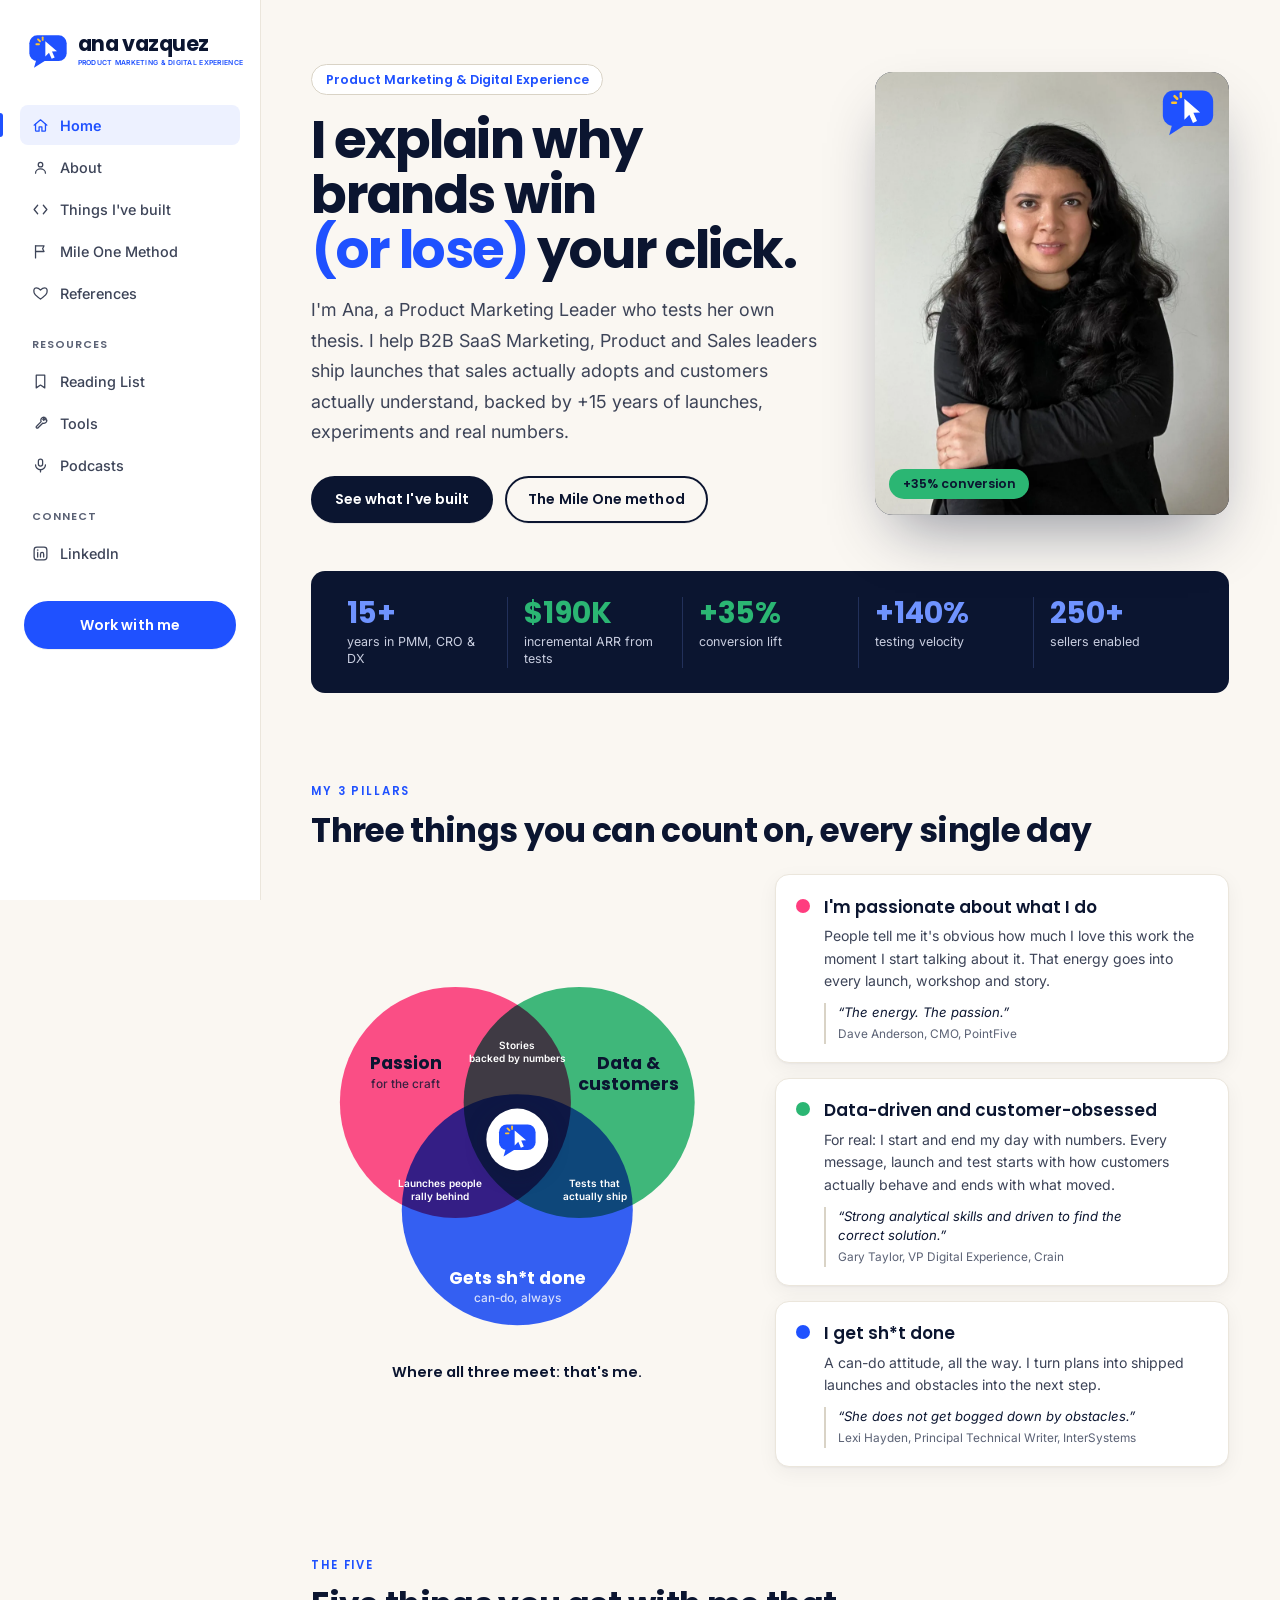
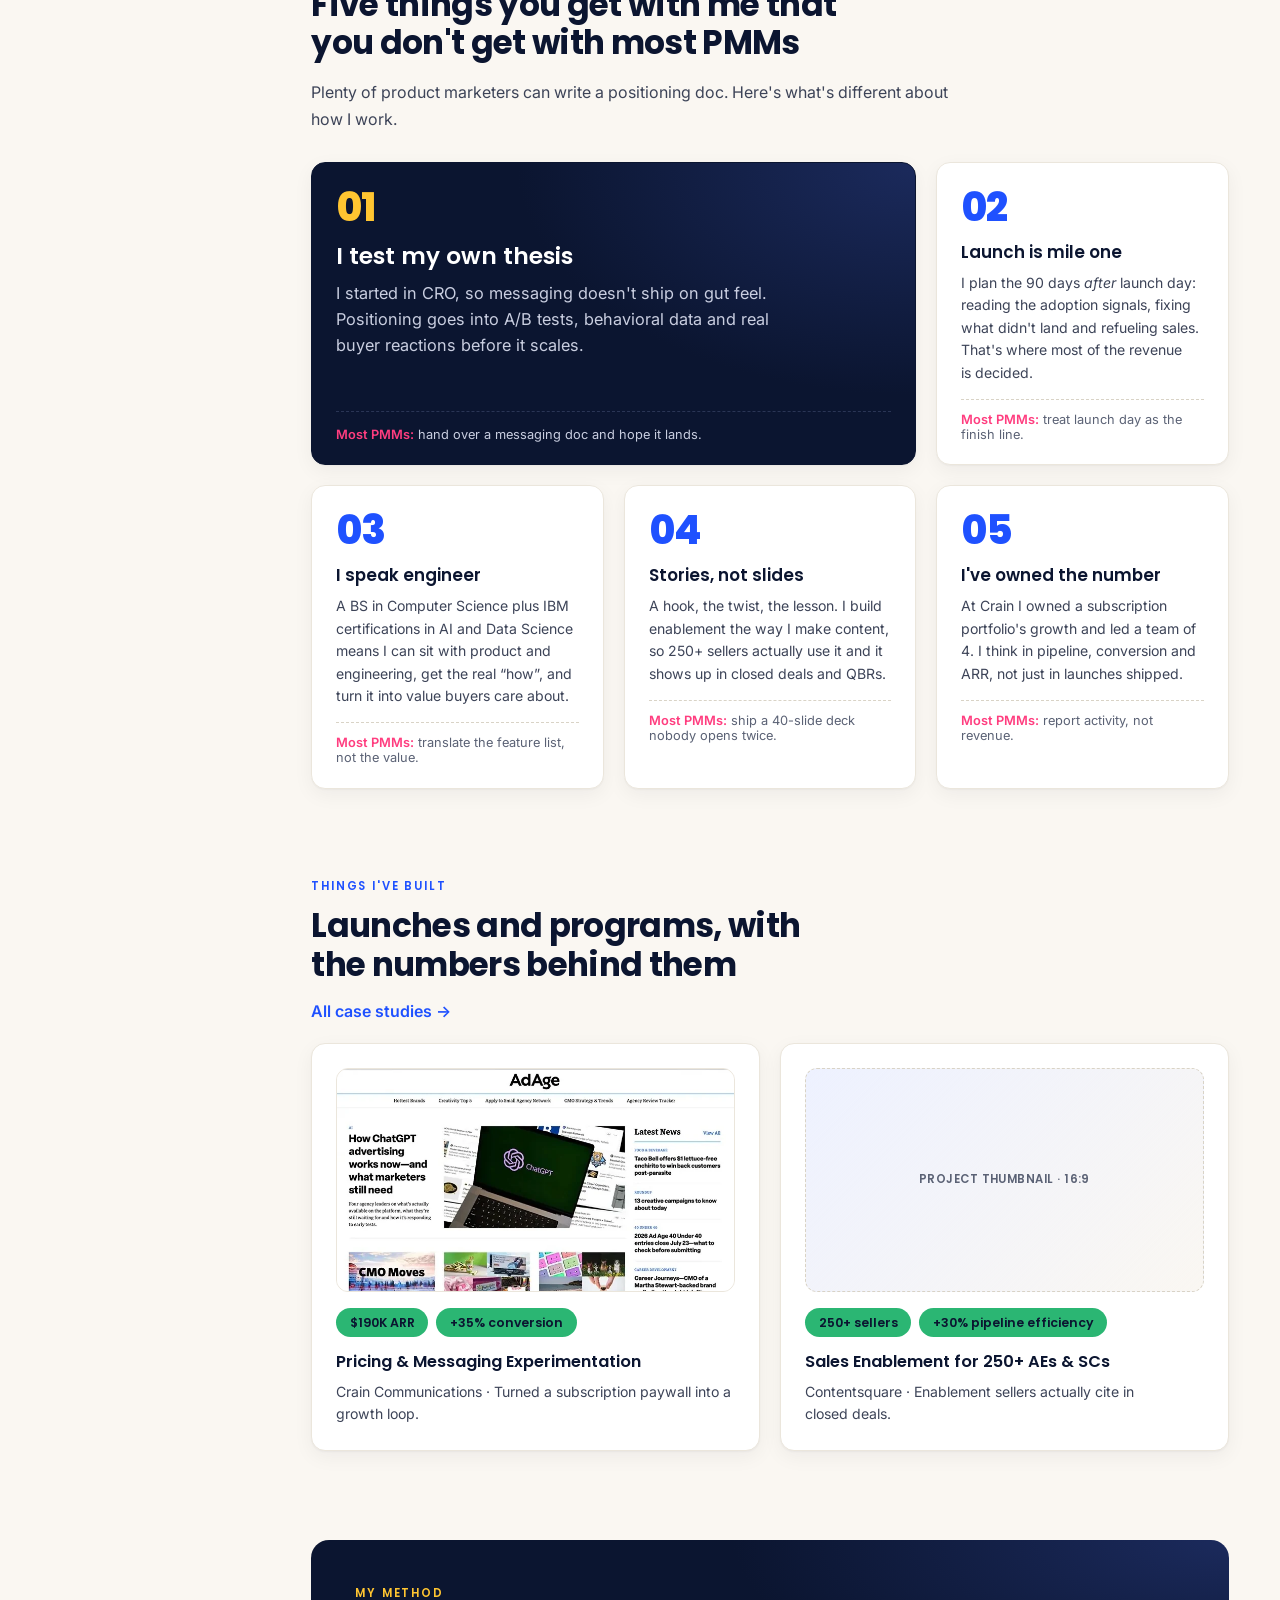
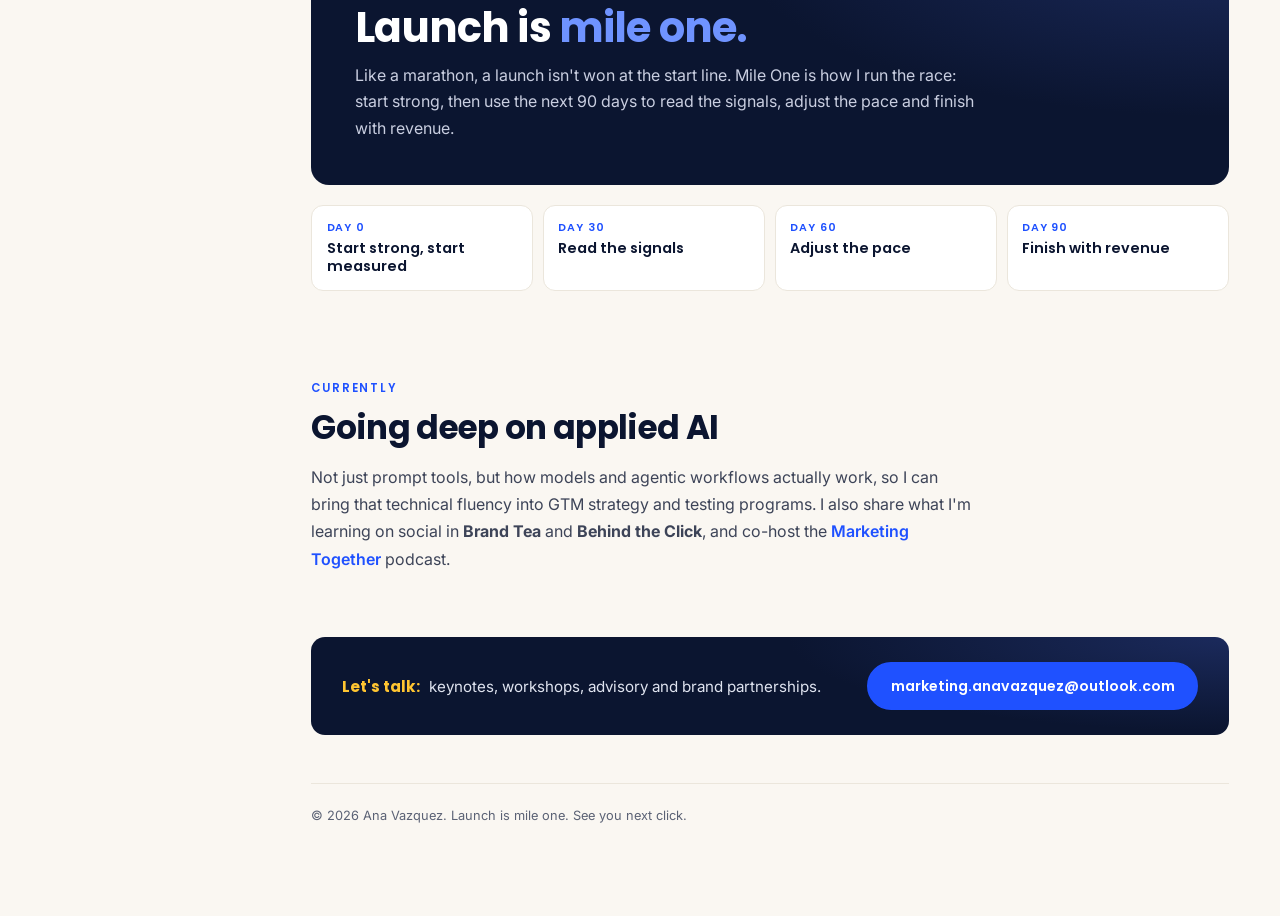
==== commit 1b9173a2: "Home: add Ad Age screenshot as Crain case-study thumbnail Co-Authored-By: Claude Opus 5.5 <noreply@a" ====
--- a/index.html
+++ b/index.html
@@ -163,8 +163,12 @@
       </div>
       <div class="card-grid cols-2" style="margin-top:0.5rem;">
         <a class="card" href="projects.html#pricing-experimentation">
-          <!-- IMAGE PLACEHOLDER: thumbnail, 16:9. Swap for <img src="images/projects/crain-thumb.jpg" alt="..." style="border-radius:12px; margin-bottom:1rem;"> -->
-          <div class="image-placeholder" style="margin-bottom:1rem;">Project thumbnail · 16:9</div>
+          <div class="card-thumb">
+            <picture>
+              <source srcset="images/projects/crain-adage.webp" type="image/webp">
+              <img src="images/projects/crain-adage.jpg" alt="Ad Age homepage, one of the Crain Communications subscription brands" width="784" height="441" loading="lazy">
+            </picture>
+          </div>
           <div class="pill-row" style="margin-bottom:0.75rem;"><span class="pill mint">$190K ARR</span><span class="pill mint">+35% conversion</span></div>
           <h3>Pricing &amp; Messaging Experimentation</h3>
           <p>Crain Communications · Turned a subscription paywall into a growth loop.</p>
--- a/css/style.css
+++ b/css/style.css
@@ -928,3 +928,8 @@
   .pillars-grid { grid-template-columns: 1fr; }
   .venn { max-width: 440px; margin-inline: auto; width: 100%; }
 }
+
+/* project thumbnails on cards */
+.card-thumb { aspect-ratio: 16 / 9; border-radius: 12px; overflow: hidden; margin-bottom: 1rem; border: 1px solid var(--line); background: var(--warm); }
+.card-thumb img { width: 100%; height: 100%; object-fit: cover; object-position: top center; transition: transform 0.4s var(--ease-out); }
+a.card:hover .card-thumb img { transform: scale(1.03); }
